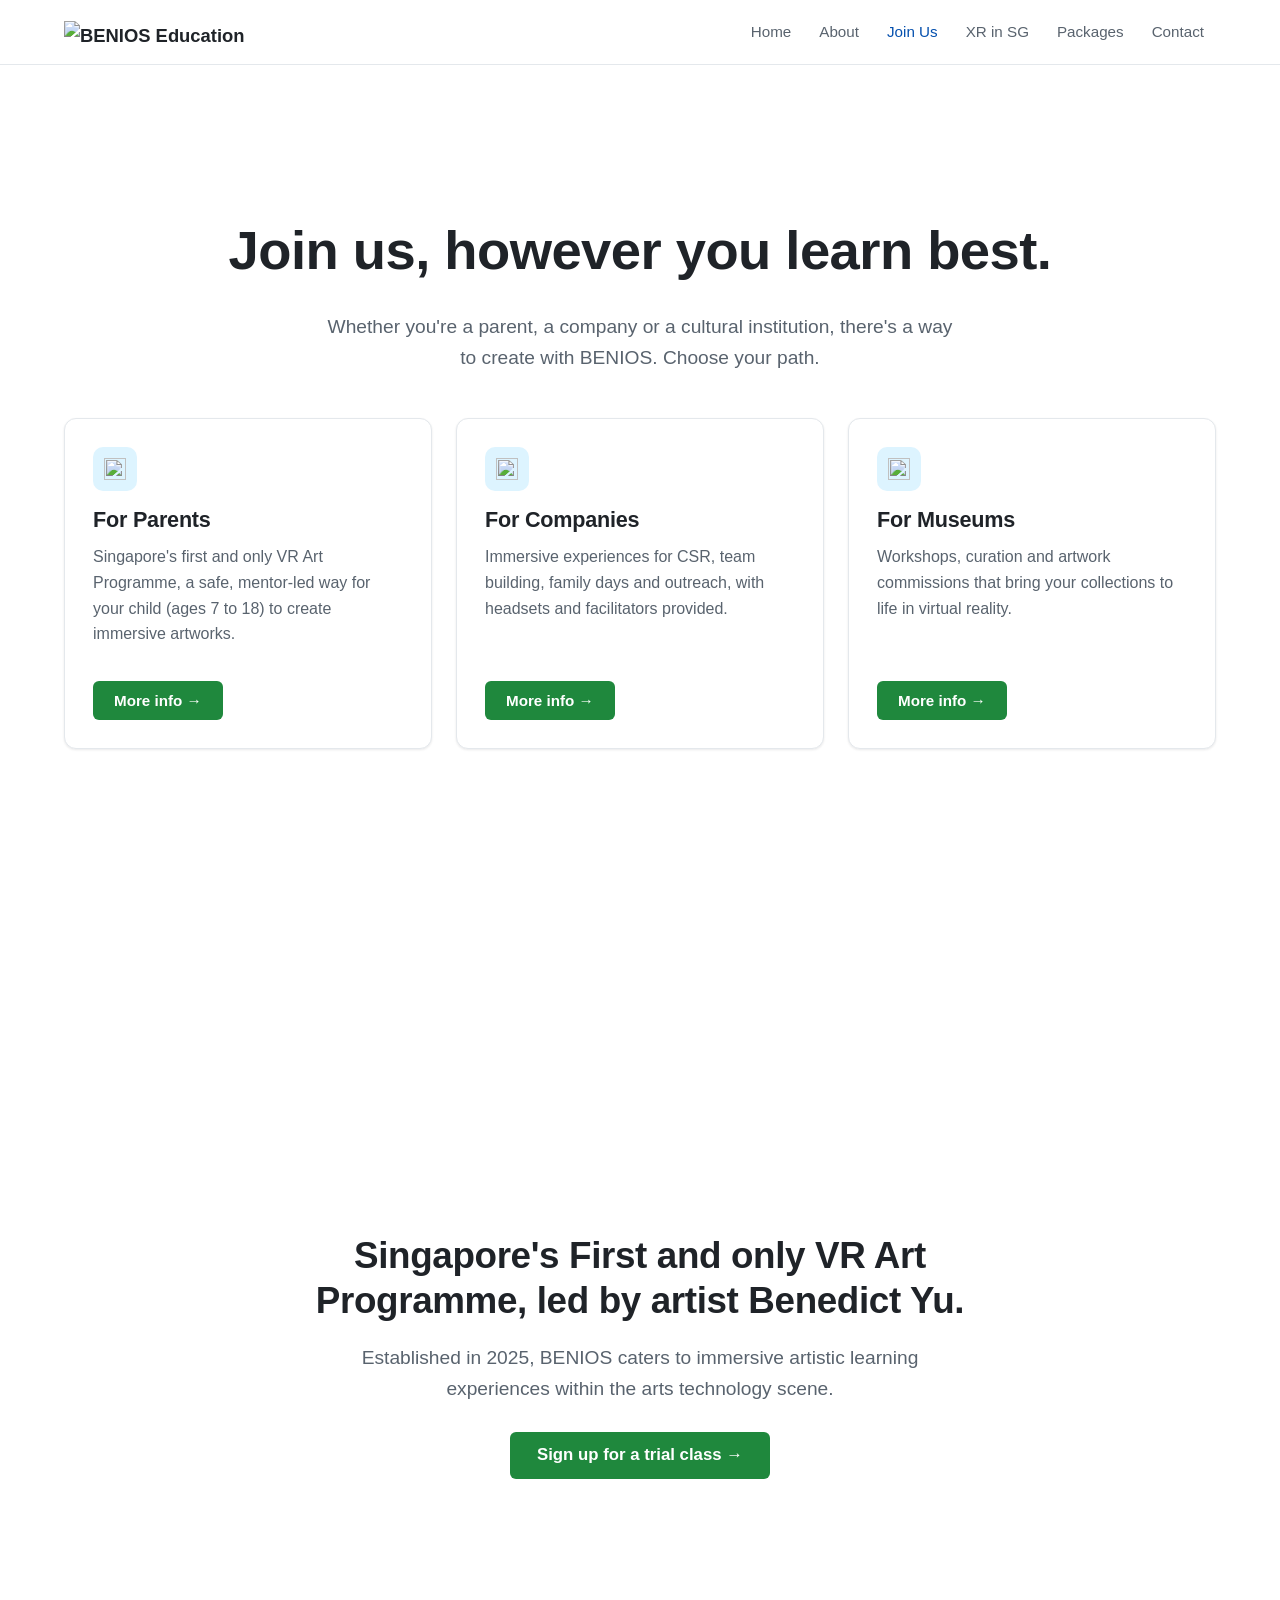
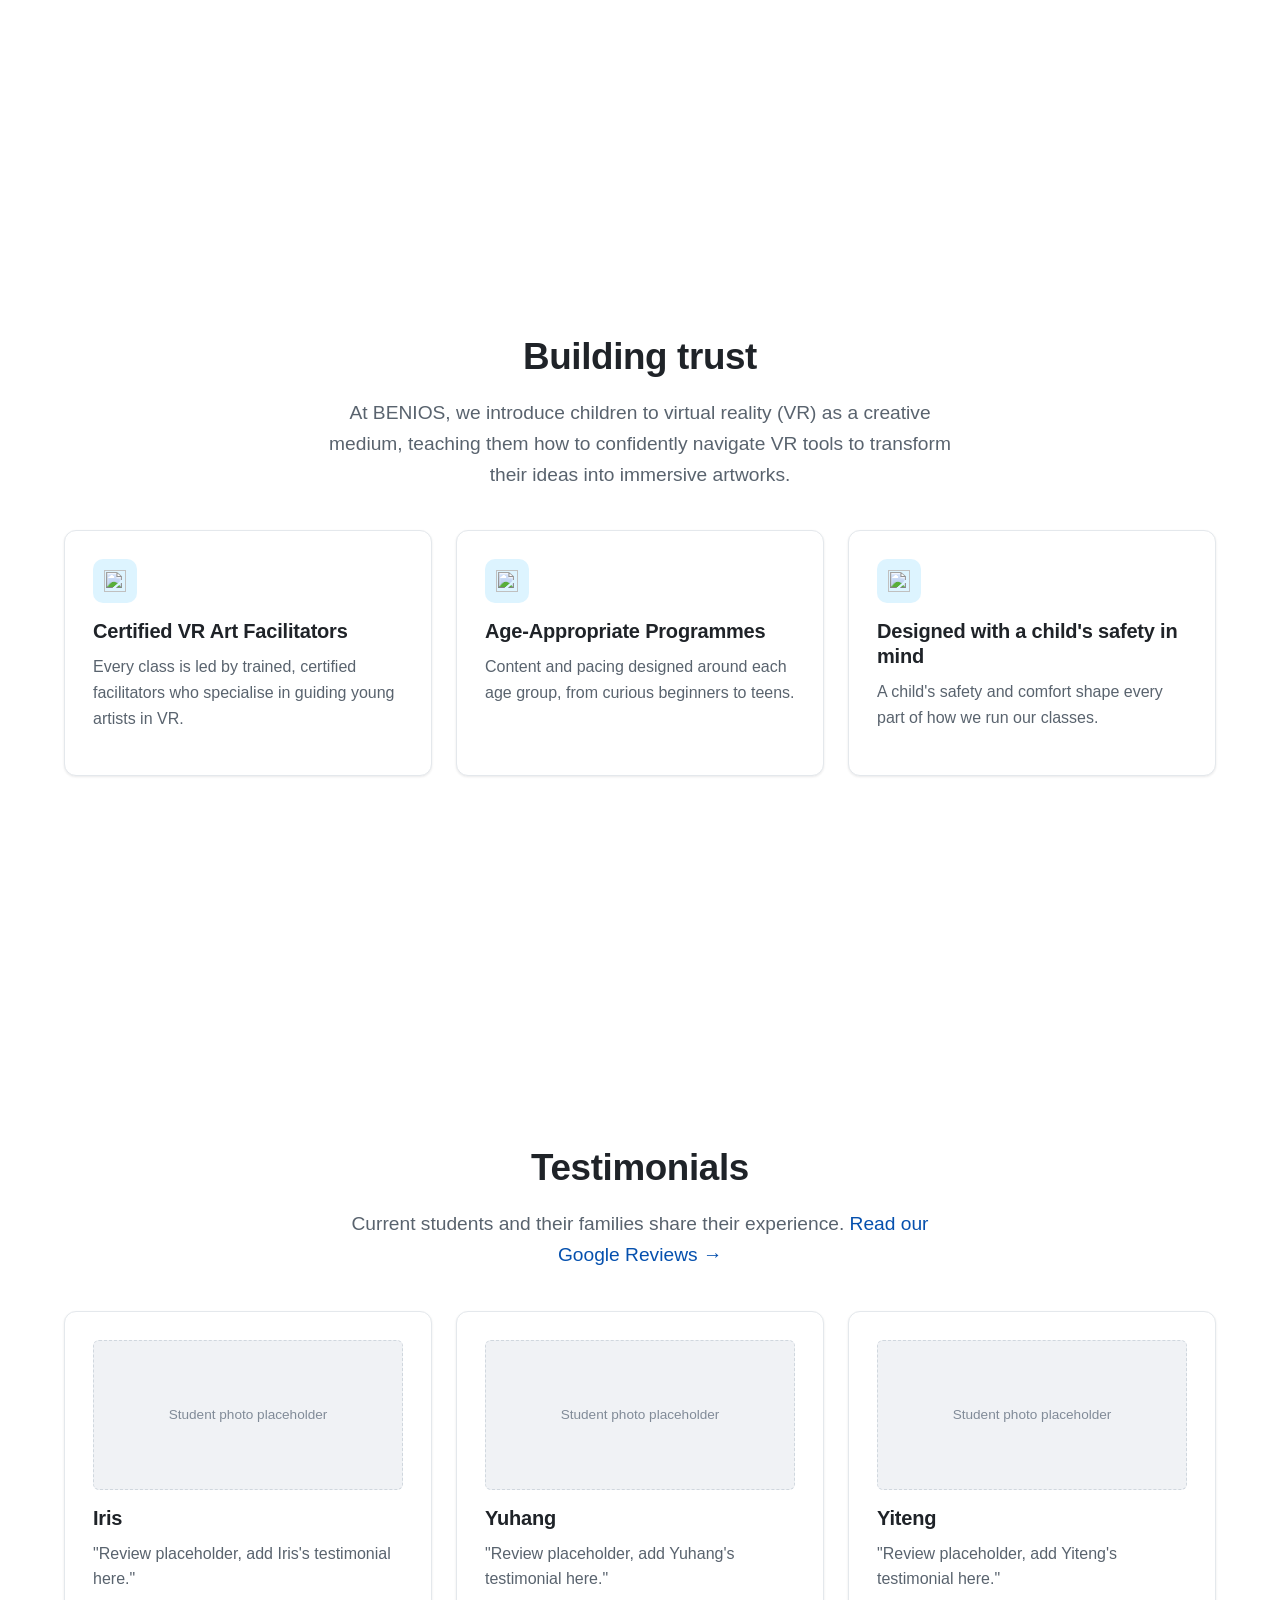
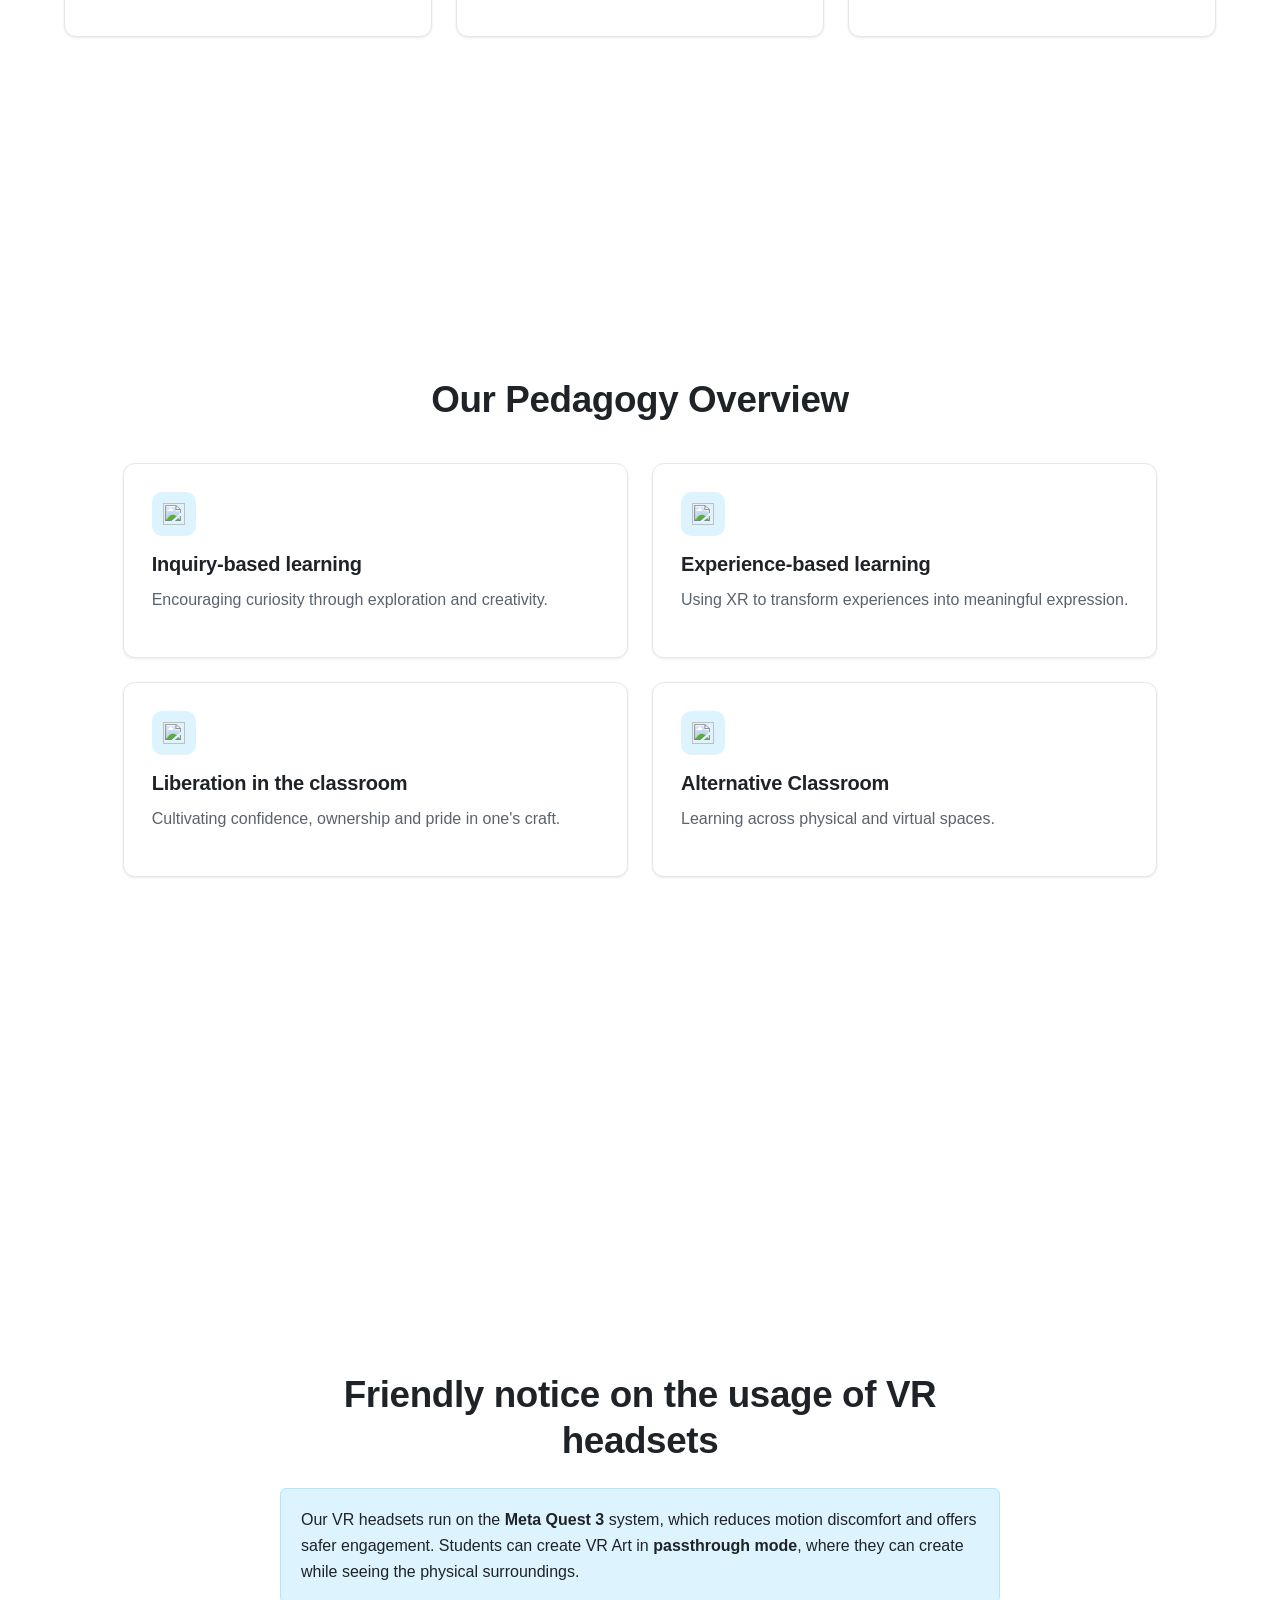
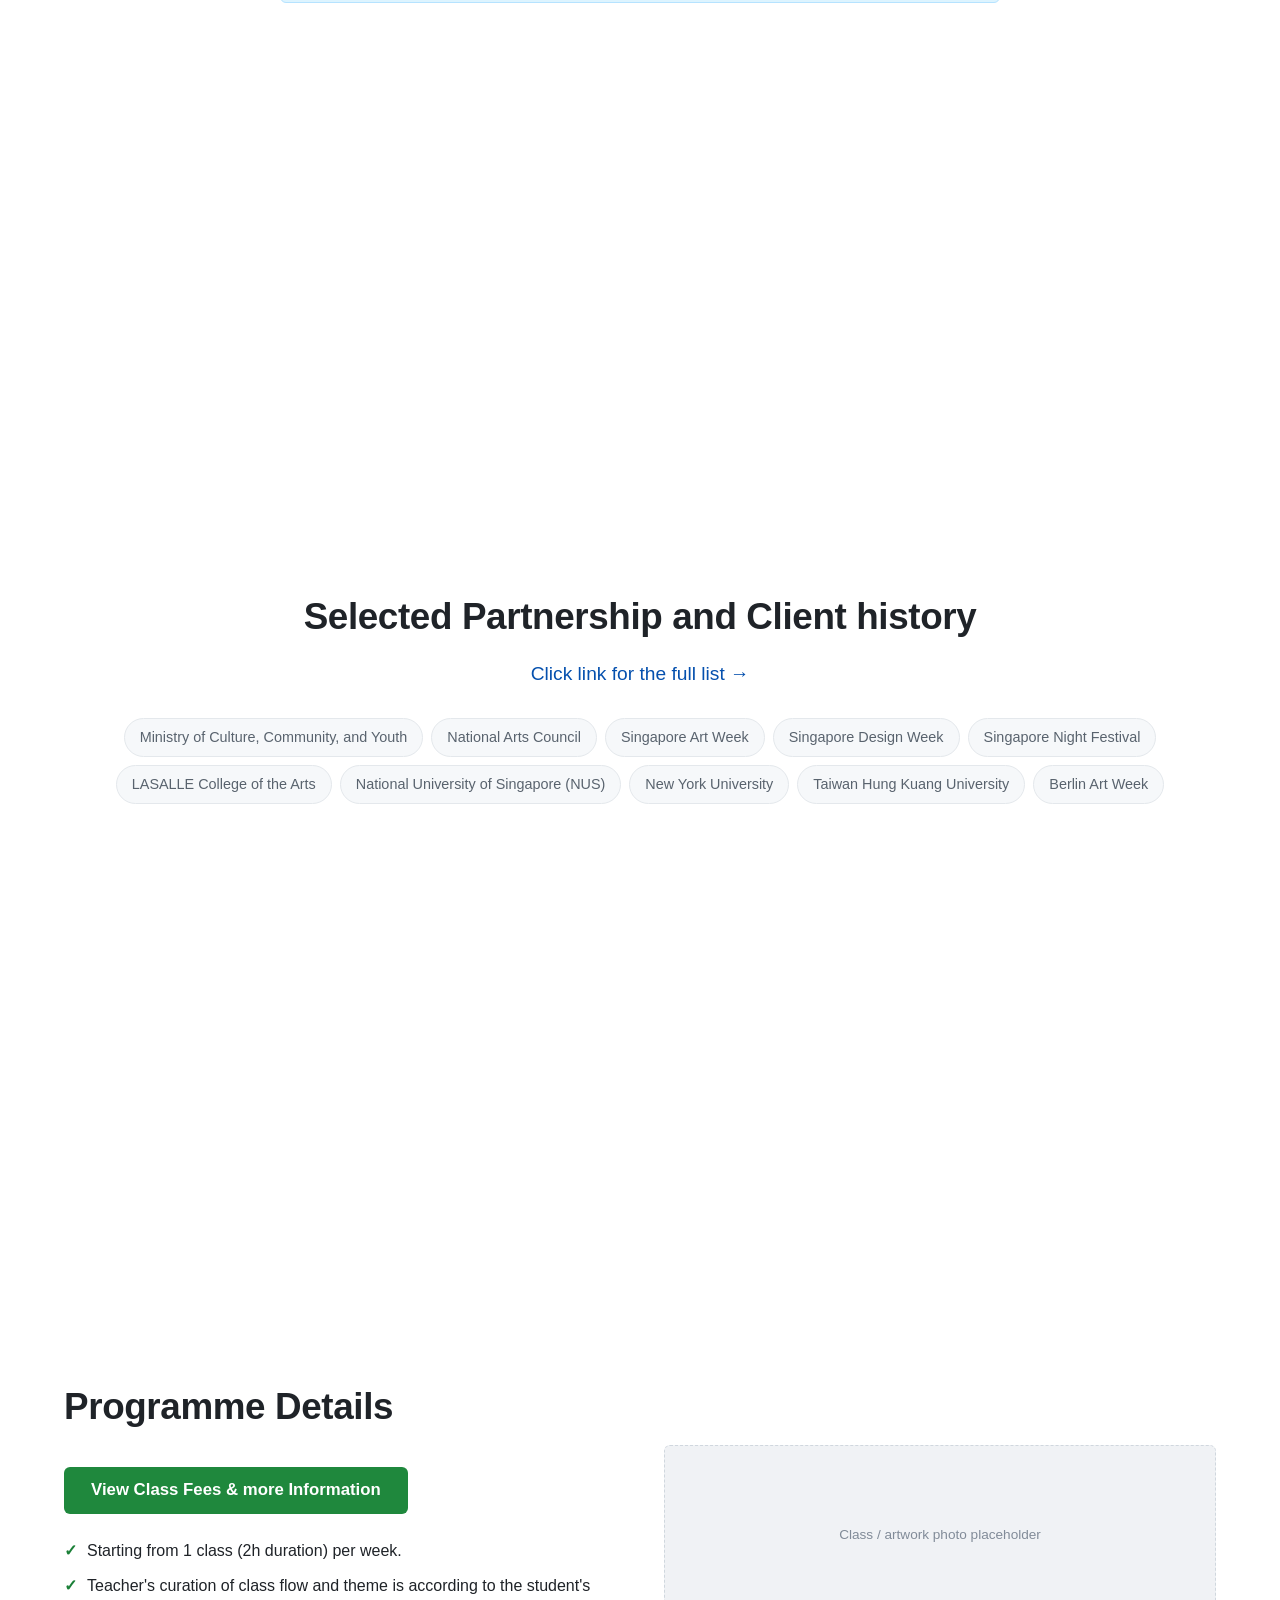
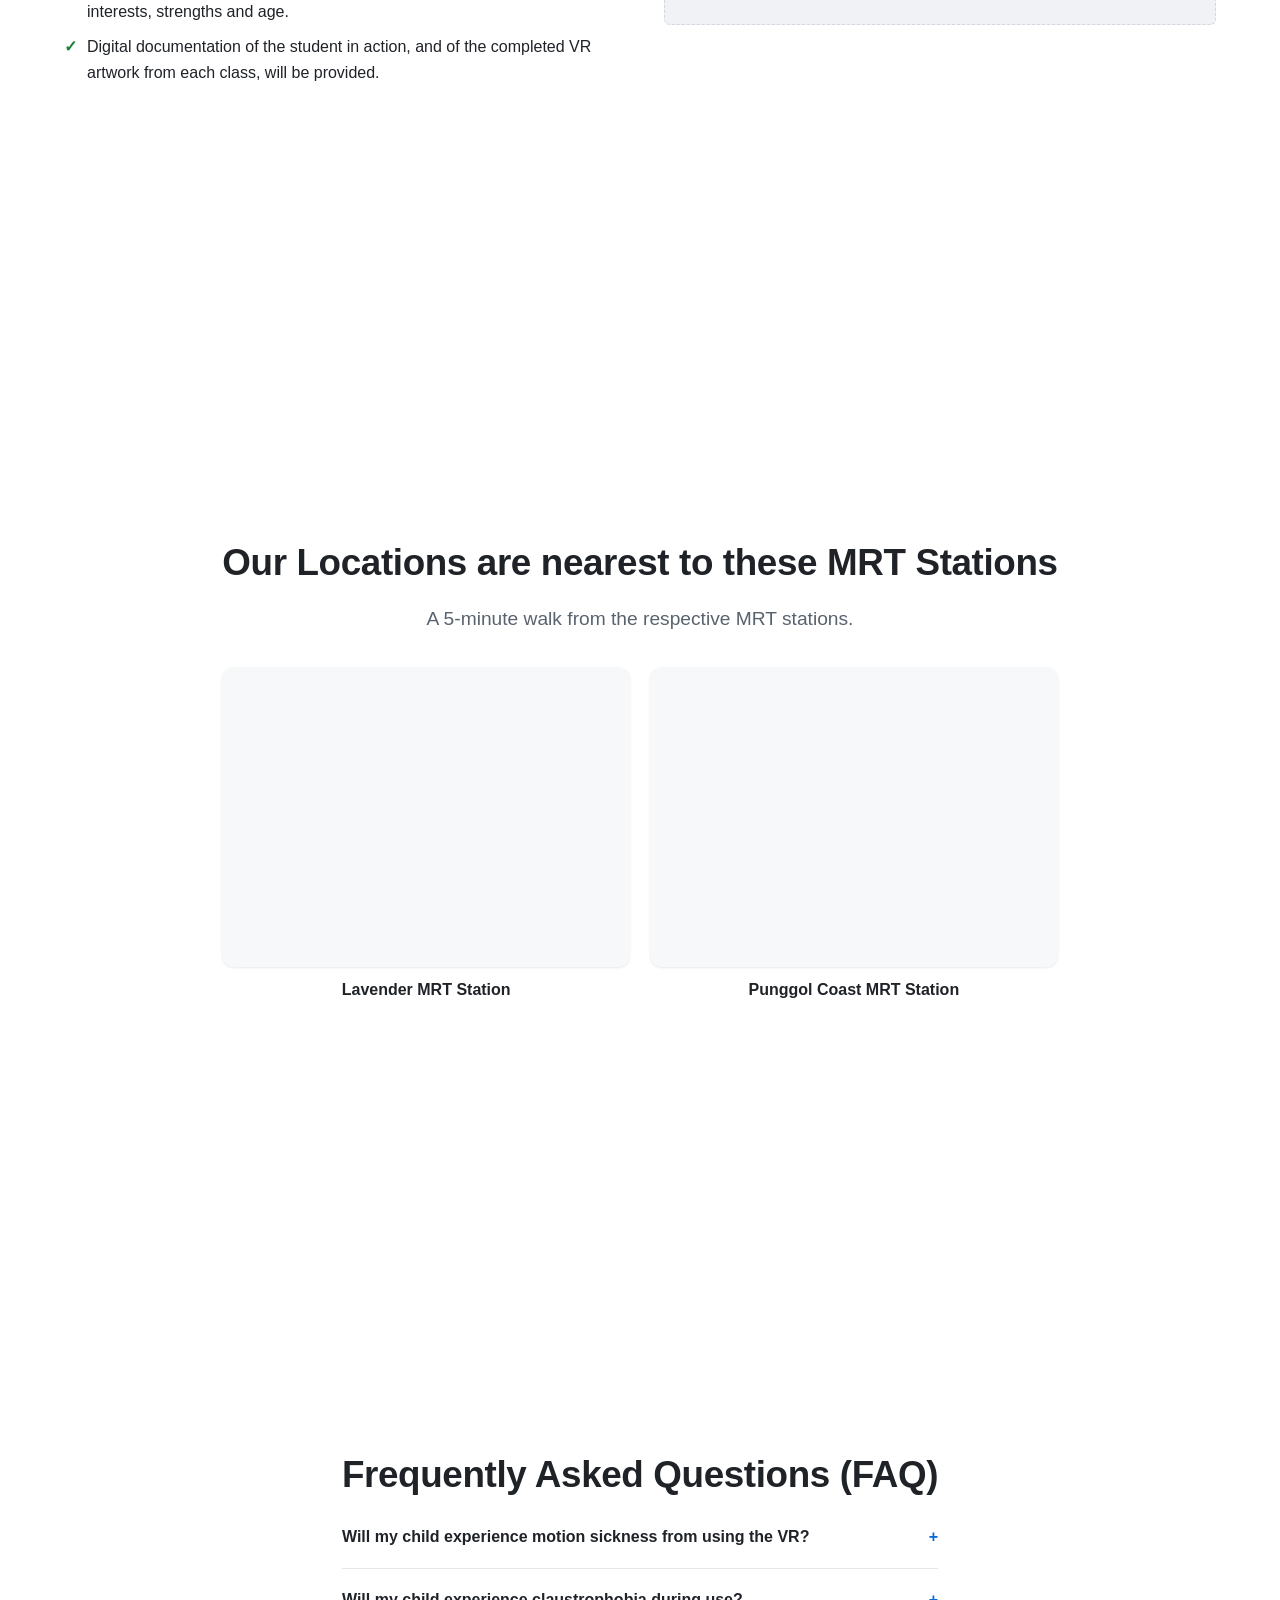
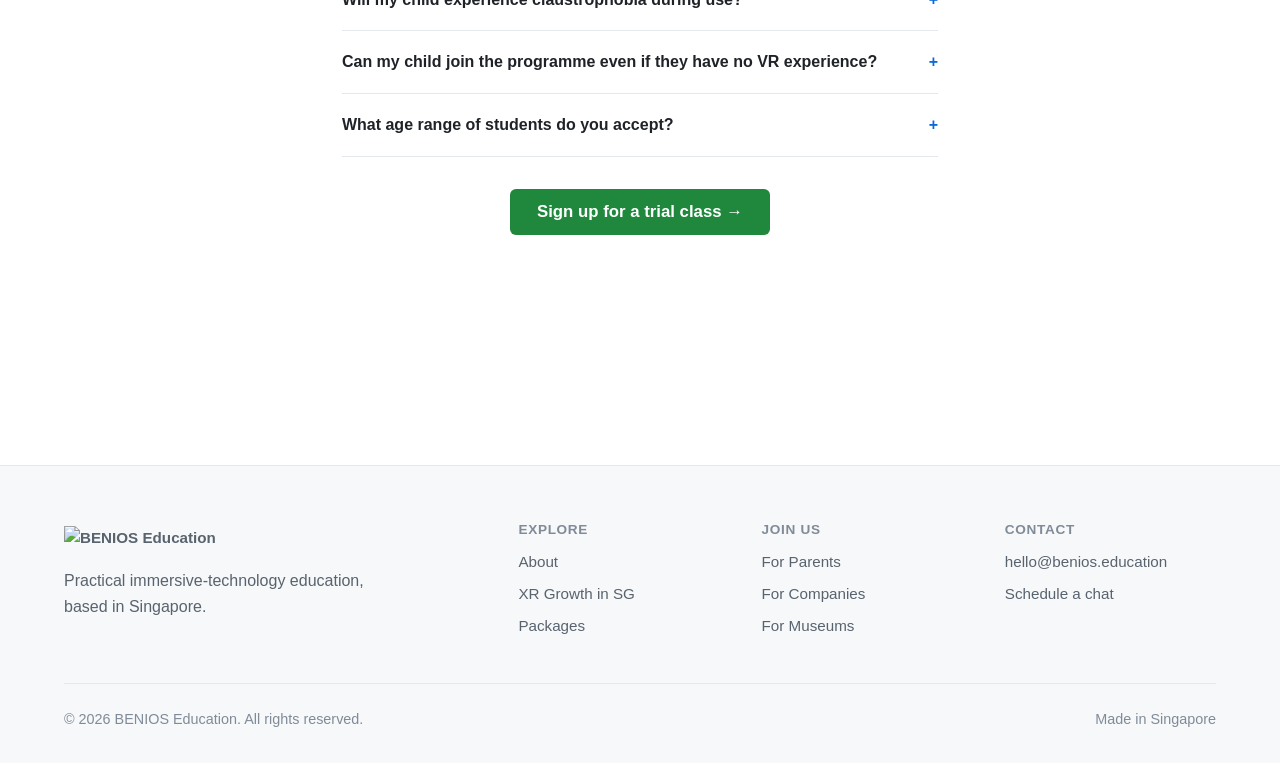
==== join.html @ fbfaf090 "Swap nav order (Join Us before XR in SG); build Join Us bento + For Parents content + MRT map bento " ====
<!DOCTYPE html>
<html lang="en">
<head>
  <meta charset="UTF-8" />
  <meta name="viewport" content="width=device-width, initial-scale=1.0" />
  <title>Join Us | BENIOS Education</title>
  <meta name="description" content="Join BENIOS: VR Art Programme for parents, immersive experiences for companies, and collaborations for museums." />
  <link rel="stylesheet" href="assets/styles.css" />
  <link rel="icon" href="data:image/svg+xml,<svg xmlns='http://www.w3.org/2000/svg' viewBox='0 0 100 100'><rect width='100' height='100' rx='20' fill='%231f2328'/><text x='50' y='68' font-size='58' fill='white' font-family='sans-serif' font-weight='bold' text-anchor='middle'>B</text></svg>" />
</head>
<body class="snap-page">
  <header class="site-header">
    <div class="container nav">
      <a class="brand" href="index.html"><img class="logo" src="assets/benios-logo.png" alt="BENIOS Education" /></a>
      <button class="nav-toggle" aria-label="Menu" onclick="document.getElementById('nav').classList.toggle('open')">☰</button>
      <nav class="nav-links" id="nav">
        <a href="index.html">Home</a>
        <a href="about.html">About</a>
        <a href="join.html" class="active">Join Us</a>
        <a href="xr-growth.html">XR in SG</a>
        <a href="packages.html">Packages</a>
        <a href="book.html">Contact</a>
      </nav>
    </div>
  </header>

  <!-- BENTO CHOICES -->
  <section class="section snap">
    <div class="container">
      <div class="center reveal" style="margin-bottom:44px">
        <h1>Join us, however you learn best.</h1>
        <p class="lead center">Whether you're a parent, a company or a cultural institution, there's a way to create with BENIOS. Choose your path.</p>
      </div>
      <div class="bento reveal">
        <div class="card">
          <div class="icon"><img src="assets/icons/people.svg" alt="" /></div>
          <h3>For Parents</h3>
          <p class="muted">Singapore's first and only VR Art Programme, a safe, mentor-led way for your child (ages 7 to 18) to create immersive artworks.</p>
          <a class="btn btn-primary" href="#for-parents">More info →</a>
        </div>
        <div class="card">
          <div class="icon"><img src="assets/icons/organization.svg" alt="" /></div>
          <h3>For Companies</h3>
          <p class="muted">Immersive experiences for CSR, team building, family days and outreach, with headsets and facilitators provided.</p>
          <a class="btn btn-primary" href="companies.html">More info →</a>
        </div>
        <div class="card">
          <div class="icon"><img src="assets/icons/home.svg" alt="" /></div>
          <h3>For Museums</h3>
          <p class="muted">Workshops, curation and artwork commissions that bring your collections to life in virtual reality.</p>
          <a class="btn btn-primary" href="museum.html">More info →</a>
        </div>
      </div>
    </div>
  </section>

  <!-- ==================== FOR PARENTS ==================== -->

  <!-- HEADER -->
  <section class="section snap" id="for-parents">
    <div class="container prose center">
      <h2>Singapore's First and only VR Art Programme, led by artist Benedict Yu.</h2>
      <p class="lead center" style="margin-left:auto;margin-right:auto">Established in 2025, BENIOS caters to immersive artistic learning experiences within the arts technology scene.</p>
      <div style="margin-top:28px">
        <a class="btn btn-primary btn-lg" href="book.html">Sign up for a trial class →</a>
      </div>
    </div>
  </section>

  <!-- BUILDING TRUST -->
  <section class="section snap">
    <div class="container">
      <div class="center reveal" style="margin-bottom:40px">
        <h2>Building trust</h2>
        <p class="lead center">At BENIOS, we introduce children to virtual reality (VR) as a creative medium, teaching them how to confidently navigate VR tools to transform their ideas into immersive artworks.</p>
      </div>
      <div class="grid grid-3 reveal">
        <div class="card">
          <div class="icon"><img src="assets/icons/people.svg" alt="" /></div>
          <h3>Certified VR Art Facilitators</h3>
          <p class="muted">Every class is led by trained, certified facilitators who specialise in guiding young artists in VR.</p>
        </div>
        <div class="card">
          <div class="icon"><img src="assets/icons/mortar-board.svg" alt="" /></div>
          <h3>Age-Appropriate Programmes</h3>
          <p class="muted">Content and pacing designed around each age group, from curious beginners to teens.</p>
        </div>
        <div class="card">
          <div class="icon"><img src="assets/icons/heart.svg" alt="" /></div>
          <h3>Designed with a child's safety in mind</h3>
          <p class="muted">A child's safety and comfort shape every part of how we run our classes.</p>
        </div>
      </div>
    </div>
  </section>

  <!-- TESTIMONIALS -->
  <section class="section snap">
    <div class="container">
      <div class="center reveal" style="margin-bottom:40px">
        <h2>Testimonials</h2>
        <p class="lead center">Current students and their families share their experience. <a href="#">Read our Google Reviews →</a></p>
      </div>
      <div class="grid grid-3 reveal">
        <div class="card">
          <div class="ph" style="min-height:150px">Student photo placeholder</div>
          <h3 style="margin-top:16px">Iris</h3>
          <p class="muted">"Review placeholder, add Iris's testimonial here."</p>
        </div>
        <div class="card">
          <div class="ph" style="min-height:150px">Student photo placeholder</div>
          <h3 style="margin-top:16px">Yuhang</h3>
          <p class="muted">"Review placeholder, add Yuhang's testimonial here."</p>
        </div>
        <div class="card">
          <div class="ph" style="min-height:150px">Student photo placeholder</div>
          <h3 style="margin-top:16px">Yiteng</h3>
          <p class="muted">"Review placeholder, add Yiteng's testimonial here."</p>
        </div>
      </div>
    </div>
  </section>

  <!-- PEDAGOGY -->
  <section class="section snap">
    <div class="container">
      <div class="center reveal" style="margin-bottom:40px">
        <h2>Our Pedagogy Overview</h2>
      </div>
      <div class="grid grid-2 reveal">
        <div class="card">
          <div class="icon"><img src="assets/icons/eye.svg" alt="" /></div>
          <h3>Inquiry-based learning</h3>
          <p class="muted">Encouraging curiosity through exploration and creativity.</p>
        </div>
        <div class="card">
          <div class="icon"><img src="assets/icons/rocket.svg" alt="" /></div>
          <h3>Experience-based learning</h3>
          <p class="muted">Using XR to transform experiences into meaningful expression.</p>
        </div>
        <div class="card">
          <div class="icon"><img src="assets/icons/heart.svg" alt="" /></div>
          <h3>Liberation in the classroom</h3>
          <p class="muted">Cultivating confidence, ownership and pride in one's craft.</p>
        </div>
        <div class="card">
          <div class="icon"><img src="assets/icons/home.svg" alt="" /></div>
          <h3>Alternative Classroom</h3>
          <p class="muted">Learning across physical and virtual spaces.</p>
        </div>
      </div>
    </div>
  </section>

  <!-- HEADSET NOTICE -->
  <section class="section snap">
    <div class="container">
      <div class="prose reveal center">
        <h2>Friendly notice on the usage of VR headsets</h2>
        <div class="callout" style="text-align:left">
          Our VR headsets run on the <strong>Meta Quest 3</strong> system, which reduces motion discomfort and offers safer engagement. Students can create VR Art in <strong>passthrough mode</strong>, where they can create while seeing the physical surroundings.
        </div>
      </div>
    </div>
  </section>

  <!-- PARTNERS -->
  <section class="section snap">
    <div class="container">
      <div class="center reveal" style="margin-bottom:28px">
        <h2>Selected Partnership and Client history</h2>
        <p class="lead center"><a href="#">Click link for the full list →</a></p>
      </div>
      <div class="chips center reveal">
        <span class="chip">Ministry of Culture, Community, and Youth</span>
        <span class="chip">National Arts Council</span>
        <span class="chip">Singapore Art Week</span>
        <span class="chip">Singapore Design Week</span>
        <span class="chip">Singapore Night Festival</span>
        <span class="chip">LASALLE College of the Arts</span>
        <span class="chip">National University of Singapore (NUS)</span>
        <span class="chip">New York University</span>
        <span class="chip">Taiwan Hung Kuang University</span>
        <span class="chip">Berlin Art Week</span>
      </div>
    </div>
  </section>

  <!-- PROGRAMME DETAILS -->
  <section class="section snap">
    <div class="container">
      <div class="grid grid-2 reveal" style="gap:48px; align-items:center">
        <div>
          <h2>Programme Details</h2>
          <a class="btn btn-primary btn-lg" href="packages.html" style="margin:18px 0 8px">View Class Fees &amp; more Information</a>
          <ul class="ticks" style="margin-top:16px">
            <li>Starting from 1 class (2h duration) per week.</li>
            <li>Teacher's curation of class flow and theme is according to the student's interests, strengths and age.</li>
            <li>Digital documentation of the student in action, and of the completed VR artwork from each class, will be provided.</li>
          </ul>
        </div>
        <div class="ph">Class / artwork photo placeholder</div>
      </div>
    </div>
  </section>

  <!-- LOCATIONS -->
  <section class="section snap">
    <div class="container">
      <div class="center reveal" style="margin-bottom:32px">
        <h2>Our Locations are nearest to these MRT Stations</h2>
        <p class="lead center">A 5-minute walk from the respective MRT stations.</p>
      </div>
      <div class="maps reveal">
        <figure>
          <iframe title="Lavender MRT Station map" loading="lazy" src="https://maps.google.com/maps?q=Lavender%20MRT%20Station%20Singapore&z=16&output=embed"></iframe>
          <figcaption>Lavender MRT Station</figcaption>
        </figure>
        <figure>
          <iframe title="Punggol Coast MRT Station map" loading="lazy" src="https://maps.google.com/maps?q=Punggol%20Coast%20MRT%20Station%20Singapore&z=16&output=embed"></iframe>
          <figcaption>Punggol Coast MRT Station</figcaption>
        </figure>
      </div>
    </div>
  </section>

  <!-- FAQ -->
  <section class="section snap">
    <div class="container">
      <div class="prose reveal">
        <h2 class="center" style="margin-bottom:8px">Frequently Asked Questions (FAQ)</h2>
        <details class="faq">
          <summary>Will my child experience motion sickness from using the VR?</summary>
          <p>Our VR headsets are equipped with the Meta Quest 3 system, which significantly reduces discomfort during use. Headsets are also designed to be lightweight, with improved ergonomics and accessibility.</p>
        </details>
        <details class="faq">
          <summary>Will my child experience claustrophobia during use?</summary>
          <p>We allow students to create VR Art in passthrough mode, which allows them to see their physical surroundings while they create.</p>
        </details>
        <details class="faq">
          <summary>Can my child join the programme even if they have no VR experience?</summary>
          <p>Yes, all are welcome.</p>
        </details>
        <details class="faq">
          <summary>What age range of students do you accept?</summary>
          <p>7 to 18 years old.</p>
        </details>
        <div class="center" style="margin-top:32px">
          <a class="btn btn-primary btn-lg" href="book.html">Sign up for a trial class →</a>
        </div>
      </div>
    </div>
  </section>

  <footer class="site-footer">
    <div class="container">
      <div class="footer-grid">
        <div><a class="brand" href="index.html"><img class="logo" src="assets/benios-logo.png" alt="BENIOS Education" /></a><p class="muted" style="margin-top:12px; max-width:36ch">Practical immersive-technology education, based in Singapore.</p></div>
        <div><h4>Explore</h4><a href="about.html">About</a><a href="xr-growth.html">XR Growth in SG</a><a href="packages.html">Packages</a></div>
        <div><h4>Join us</h4><a href="join.html#for-parents">For Parents</a><a href="companies.html">For Companies</a><a href="museum.html">For Museums</a></div>
        <div><h4>Contact</h4><a href="mailto:hello@benios.education">hello@benios.education</a><a href="book.html">Schedule a chat</a></div>
      </div>
      <div class="footer-bottom"><span>© 2026 BENIOS Education. All rights reserved.</span><span>Made in Singapore</span></div>
    </div>
  </footer>

  <script src="assets/site.js" defer></script>
</body>
</html>
---- assets/styles.css ----
/* ============================================================
   BENIOS Education — Design System
   Built on GitHub Primer principles: system fonts, generous
   whitespace, restrained palette, functional color tokens.
   ============================================================ */

:root {
  /* Primer-style neutral scale */
  --canvas: #ffffff;
  --canvas-subtle: #f6f8fa;
  --canvas-inset: #f0f2f5;
  --border: #d0d7de;
  --border-muted: #e4e8ec;

  --fg-default: #1f2328;
  --fg-muted: #59636e;
  --fg-subtle: #818b98;
  --fg-on-emphasis: #ffffff;

  /* Primer accent (blue) — links, highlights, focus */
  --accent: #0969da;
  --accent-emphasis: #0550ae;
  --accent-subtle: #ddf4ff;
  --accent-muted: #b6e3ff;

  /* Primer primary action (green) */
  --primary: #1f883d;
  --primary-emphasis: #1a7f37;

  --success: #1a7f37;
  --attention: #9a6700;

  --shadow-sm: 0 1px 3px rgba(31, 35, 40, 0.06), 0 1px 2px rgba(31, 35, 40, 0.04);
  --shadow-md: 0 8px 24px rgba(31, 35, 40, 0.10);
  --shadow-lg: 0 16px 48px rgba(31, 35, 40, 0.16);

  --radius: 6px;
  --radius-lg: 12px;
  --maxw: 1200px;

  --font: -apple-system, BlinkMacSystemFont, "Segoe UI", "Noto Sans",
    Helvetica, Arial, sans-serif;
  --mono: ui-monospace, SFMono-Regular, "SF Mono", Menlo, Consolas, monospace;
}

* { box-sizing: border-box; }

html { scroll-behavior: smooth; }

body {
  margin: 0;
  font-family: var(--font);
  color: var(--fg-default);
  background: var(--canvas);
  line-height: 1.6;
  -webkit-font-smoothing: antialiased;
  text-rendering: optimizeLegibility;
}

a { color: var(--accent-emphasis); text-decoration: none; }
a:hover { text-decoration: underline; }

h1, h2, h3, h4 { line-height: 1.25; letter-spacing: -0.01em; margin: 0 0 .5em; }
h1 { font-size: clamp(2.2rem, 5vw, 3.4rem); font-weight: 800; }
h2 { font-size: clamp(1.6rem, 3.5vw, 2.3rem); font-weight: 700; }
h3 { font-size: 1.25rem; font-weight: 650; }
p { margin: 0 0 1rem; }

.container { max-width: var(--maxw); margin: 0 auto; padding: 0 24px; }
.section { padding: 88px 0; }
.section-sm { padding: 56px 0; }
.center { text-align: center; }
.muted { color: var(--fg-muted); }
.lead { font-size: 1.2rem; color: var(--fg-muted); max-width: 640px; }
.lead.center { margin-left: auto; margin-right: auto; }

/* ---------- Buttons ---------- */
.btn {
  display: inline-flex; align-items: center; gap: 8px;
  padding: 11px 20px; border-radius: var(--radius);
  font-weight: 600; font-size: .95rem; cursor: pointer;
  border: 1px solid transparent; transition: all .15s ease;
  text-decoration: none; line-height: 1;
}
.btn:hover { text-decoration: none; }
.btn-primary { background: var(--primary); color: #fff; }
.btn-primary:hover { background: var(--primary-emphasis); box-shadow: var(--shadow-md); }
.btn-secondary { background: var(--canvas); color: var(--fg-default); border-color: var(--border); }
.btn-secondary:hover { background: var(--canvas-subtle); border-color: var(--fg-subtle); }
.btn-lg { padding: 14px 26px; font-size: 1.05rem; }
.btn-block { width: 100%; justify-content: center; }

/* ---------- Header ---------- */
.site-header {
  position: sticky; top: 0; z-index: 50;
  background: rgba(255,255,255,.85); backdrop-filter: saturate(180%) blur(12px);
  border-bottom: 1px solid var(--border-muted);
}
.nav { display: flex; align-items: center; justify-content: space-between; height: 64px; }
.brand { display: flex; align-items: center; gap: 10px; font-weight: 800; font-size: 1.15rem; color: var(--fg-default); }
.brand:hover { text-decoration: none; }
.brand .logo { height: 22px; width: auto; display: block; }
.site-footer .brand .logo { height: 26px; }
.nav-links { display: flex; align-items: center; gap: 4px; }
.nav-links a { color: var(--fg-muted); font-weight: 500; font-size: .95rem; padding: 8px 12px; border-radius: var(--radius); }
.nav-links a:hover { color: var(--fg-default); background: var(--canvas-subtle); text-decoration: none; }
.nav-links a.active { color: var(--accent-emphasis); }
.nav-cta { margin-left: 8px; }
.nav-toggle { display: none; background: none; border: 1px solid var(--border); border-radius: var(--radius); padding: 6px 10px; cursor: pointer; }

/* ---------- Hero ---------- */
.hero { padding: 96px 0 72px; position: relative; overflow: hidden; }
.hero::before {
  content: ""; position: absolute; inset: 0; z-index: -1;
  background:
    radial-gradient(60% 50% at 15% 0%, var(--accent-subtle), transparent 70%),
    radial-gradient(50% 50% at 100% 20%, var(--canvas-subtle), transparent 70%);
}
.eyebrow {
  display: inline-flex; align-items: center; gap: 8px;
  background: var(--accent-subtle); color: var(--accent-emphasis);
  border: 1px solid var(--accent-muted);
  padding: 6px 14px; border-radius: 999px; font-size: .82rem; font-weight: 600;
  margin-bottom: 20px;
}
.hero h1 { max-width: 14ch; }
.hero-cta { display: flex; gap: 12px; flex-wrap: wrap; margin-top: 28px; }
.hero-note { margin-top: 16px; font-size: .9rem; color: var(--fg-subtle); }

/* ---------- Grid & cards ---------- */
.grid { display: grid; gap: 24px; }
.grid-3 { grid-template-columns: repeat(3, 1fr); }
.grid-2 { grid-template-columns: repeat(2, 1fr); }

.card {
  background: var(--canvas); border: 1px solid var(--border-muted);
  border-radius: var(--radius-lg); padding: 28px;
  box-shadow: var(--shadow-sm); transition: transform .15s ease, box-shadow .15s ease, border-color .15s ease;
}
.card:hover { transform: translateY(-3px); box-shadow: var(--shadow-md); border-color: var(--accent-muted); }
.card .icon {
  width: 44px; height: 44px; border-radius: 10px; background: var(--accent-subtle);
  display: grid; place-items: center; margin-bottom: 16px;
}
.card .icon img { width: 22px; height: 22px; display: block; }
/* inline heading icon */
.h-icon { width: 20px; height: 20px; vertical-align: -4px; margin-right: 8px; }
.feature-illus img { width: 40px; height: 40px; }

/* ---------- Stats ---------- */
.stats { display: grid; grid-template-columns: repeat(4, 1fr); gap: 24px; text-align: center; }
.stat .num { font-size: clamp(3rem, 5vw, 4rem); font-weight: 800; color: var(--accent-emphasis); letter-spacing: -0.02em; line-height: 1.05; }
.stat .label { color: var(--fg-muted); font-size: .95rem; }

/* ---------- Pricing ---------- */
.pricing { display: grid; grid-template-columns: repeat(3, 1fr); gap: 24px; align-items: start; }
.plan {
  background: var(--canvas); border: 1px solid var(--border);
  border-radius: var(--radius-lg); padding: 32px; display: flex; flex-direction: column;
  box-shadow: var(--shadow-sm);
}
.plan.featured { border: 2px solid var(--accent); box-shadow: var(--shadow-md); position: relative; }
.plan.featured .badge {
  position: absolute; top: -13px; left: 50%; transform: translateX(-50%);
  background: var(--accent); color: #fff; font-size: .75rem; font-weight: 700;
  padding: 5px 14px; border-radius: 999px; letter-spacing: .02em;
}
.plan .name { font-size: 1.15rem; font-weight: 700; }
.plan .price { font-size: 2.6rem; font-weight: 800; letter-spacing: -0.02em; margin: 8px 0 2px; }
.plan .price span { font-size: 1rem; font-weight: 500; color: var(--fg-muted); }
.plan .desc { color: var(--fg-muted); font-size: .95rem; min-height: 44px; }
.plan ul { list-style: none; padding: 0; margin: 22px 0; flex: 1; }
.plan li { display: flex; gap: 10px; align-items: flex-start; padding: 7px 0; font-size: .95rem; }
.plan li::before { content: "✓"; color: var(--success); font-weight: 800; flex: none; }

/* ---------- Steps ---------- */
.steps { counter-reset: step; display: grid; gap: 20px; }
.step { display: flex; gap: 18px; }
.step .n {
  counter-increment: step; flex: none; width: 38px; height: 38px; border-radius: 50%;
  background: var(--accent); color: #fff; font-weight: 700; display: grid; place-items: center;
}
.step .n::before { content: counter(step); }

/* ---------- CTA band ---------- */
.cta-band {
  background: #24292f;
  color: #fff; border-radius: var(--radius-lg); padding: 56px 48px; text-align: center;
}
.cta-band h2 { color: #fff; }
.cta-band .lead, .cta-band .muted { color: #d0d7de; }
.cta-band .btn-secondary { background: transparent; color: #fff; border-color: #57606a; }
.cta-band .btn-secondary:hover { background: #32383f; border-color: #8b949e; }

/* ---------- Footer ---------- */
.site-footer { border-top: 1px solid var(--border-muted); background: var(--canvas-subtle); padding: 56px 0 32px; margin-top: 40px; }
.footer-grid { display: grid; grid-template-columns: 2fr 1fr 1fr 1fr; gap: 32px; }
.footer-grid h4 { font-size: .85rem; text-transform: uppercase; letter-spacing: .05em; color: var(--fg-subtle); }
.footer-grid a { display: block; color: var(--fg-muted); padding: 4px 0; font-size: .95rem; }
.footer-bottom { border-top: 1px solid var(--border-muted); margin-top: 40px; padding-top: 24px; color: var(--fg-subtle); font-size: .9rem; display: flex; justify-content: space-between; flex-wrap: wrap; gap: 8px; }

/* ---------- Misc ---------- */
.pill { display: inline-block; background: var(--accent-subtle); color: var(--accent-emphasis); font-size: .8rem; font-weight: 600; padding: 4px 12px; border-radius: 999px; margin-bottom: 16px; }
.divider { height: 1px; background: var(--border-muted); border: 0; margin: 0; }
.prose { max-width: 720px; margin: 0 auto; }
.prose h2 { margin-top: 2em; }
.prose ul { padding-left: 1.2em; }
.prose li { margin: .4em 0; }
.callout { background: var(--accent-subtle); border: 1px solid var(--accent-muted); border-radius: var(--radius); padding: 18px 20px; margin: 24px 0; }
.pull { border-left: 3px solid var(--accent); margin: 24px 0; padding: 4px 0 4px 22px; font-size: 1.15rem; font-weight: 650; line-height: 1.5; color: var(--fg-default); }
.pull cite { display: block; margin-top: 10px; font-style: normal; font-weight: 500; color: var(--fg-muted); }
.embed-wrap { border: 1px solid var(--border); border-radius: var(--radius-lg); overflow: hidden; box-shadow: var(--shadow-sm); background: #fff; }

/* ---------- Bento (audience / Join Us) ---------- */
.bento { display: grid; grid-template-columns: repeat(3, 1fr); gap: 24px; align-items: stretch; }
.bento .card { display: flex; flex-direction: column; }
.bento .card h3 { font-size: 1.35rem; }
.bento .card .muted { flex: 1; }
.bento .card .btn { margin-top: 18px; align-self: flex-start; }

/* ---------- Image placeholders ---------- */
.ph { background: var(--canvas-inset); border: 1px dashed var(--border); border-radius: var(--radius); display: grid; place-items: center; color: var(--fg-subtle); font-size: .85rem; text-align: center; padding: 16px; min-height: 180px; }
.ph-gallery { display: grid; grid-template-columns: 1fr 1fr; gap: 16px; }

/* ---------- Chips (partner / client lists) ---------- */
.chips { display: flex; flex-wrap: wrap; gap: 8px; }
.chips.center { justify-content: center; }
.chip { background: var(--canvas-subtle); border: 1px solid var(--border-muted); border-radius: 999px; padding: 7px 15px; font-size: .9rem; color: var(--fg-muted); }

/* ---------- Map bento (locations) ---------- */
.maps { display: grid; grid-template-columns: 1fr 1fr; gap: 20px; }
.maps figure { margin: 0; }
.maps iframe { width: 100%; height: 300px; border: 0; border-radius: var(--radius-lg); box-shadow: var(--shadow-sm); display: block; background: var(--canvas-subtle); }
.maps figcaption { margin-top: 10px; font-weight: 600; text-align: center; }
@media (max-width: 700px) { .maps { grid-template-columns: 1fr; } }

/* Anchor jumps (bento CTAs) clear the sticky header */
section[id] { scroll-margin-top: 72px; }

/* ---------- FAQ ---------- */
.faq { border-bottom: 1px solid var(--border-muted); padding: 18px 0; }
.faq summary { font-weight: 600; cursor: pointer; list-style: none; display: flex; justify-content: space-between; gap: 16px; }
.faq summary::after { content: "+"; color: var(--accent); font-weight: 700; }
.faq[open] summary::after { content: "–"; }
.faq p { margin: 12px 0 0; color: var(--fg-muted); }

/* ---------- Simple check list ---------- */
.ticks { list-style: none; padding: 0; margin: 0; display: grid; gap: 10px; }
.ticks li { display: flex; gap: 10px; align-items: flex-start; }
.ticks li::before { content: "✓"; color: var(--success); font-weight: 800; flex: none; }

@media (max-width: 900px) {
  .bento { grid-template-columns: 1fr; }
}

/* ============================================================
   Scroll reveal (stats + sections on the landing page)
   Only active once JS adds .reveal-on to <body>, so content is
   never hidden if JavaScript is disabled.
   ============================================================ */
body.reveal-on .reveal,
body.reveal-on .stat-reveal .stat {
  opacity: 0; transform: translateY(24px);
  transition: opacity .7s cubic-bezier(.2,.7,.2,1), transform .7s cubic-bezier(.2,.7,.2,1);
}
body.reveal-on .reveal.in-view,
body.reveal-on .stat-reveal.in-view .stat { opacity: 1; transform: none; }
/* stagger the four stat tiles */
body.reveal-on .stat-reveal.in-view .stat:nth-child(1) { transition-delay: .00s; }
body.reveal-on .stat-reveal.in-view .stat:nth-child(2) { transition-delay: .10s; }
body.reveal-on .stat-reveal.in-view .stat:nth-child(3) { transition-delay: .20s; }
body.reveal-on .stat-reveal.in-view .stat:nth-child(4) { transition-delay: .30s; }

@media (prefers-reduced-motion: reduce) {
  body.reveal-on .reveal,
  body.reveal-on .stat-reveal .stat { opacity: 1 !important; transform: none !important; transition: none !important; }
}

/* ============================================================
   Section framing — landing page only.
   Each major section is sized to fill the viewport (minus the
   64px sticky header) so it reads as a full-screen "frame".
   The actual snapping is driven by JavaScript (see the snap
   engine script in index.html) rather than CSS scroll-snap,
   which proved unreliable across trackpads/devices. Frames and
   the JS engine are both disabled for reduced-motion visitors,
   who get normal document flow.
   `justify-content: safe center` centres short sections but
   falls back to top-alignment when a section is taller than the
   viewport, so content is never clipped behind the header.
   ============================================================ */
html { scroll-behavior: auto; } /* JS controls scrolling on snap pages */
body.snap-page .snap {
  min-height: calc(100vh - 64px);
  min-height: calc(100dvh - 64px);
  display: flex; flex-direction: column;
  justify-content: center;
  justify-content: safe center;
  /* trim the tall section padding so content fits the frame and snaps
     cleanly; flex-centering handles the vertical breathing room */
  padding-top: 40px;
  padding-bottom: 40px;
}

/* ---------- Responsive ---------- */
* { min-width: 0; }
/* Use overflow-x: clip (NOT hidden) — `hidden` on the root turns it
   into a scroll container and silently disables scroll-snap. `clip`
   prevents sideways scrolling without breaking snapping. */
html, body { max-width: 100%; overflow-x: clip; }
img, svg { max-width: 100%; }

/* Collapse the nav to a hamburger earlier (more tabs need more room) */
@media (max-width: 1024px) {
  .nav-links { display: none; position: absolute; top: 64px; left: 0; right: 0; flex-direction: column; background: #fff; border-bottom: 1px solid var(--border); padding: 12px 24px; align-items: stretch; gap: 2px; }
  .nav-links.open { display: flex; }
  .nav-links a { padding: 12px; }
  .nav-cta { margin: 8px 0 0; text-align: center; }
  .nav-toggle { display: block; }
}

@media (max-width: 900px) {
  .grid-3, .pricing, .footer-grid { grid-template-columns: 1fr; }
  .grid-2 { grid-template-columns: 1fr; }
  .stats { grid-template-columns: repeat(2, 1fr); }
  .cta-band { padding: 40px 24px; }
  .section { padding: 60px 0; }
  .hero { padding: 64px 0 48px; }
}

@media (max-width: 560px) {
  .container { padding: 0 18px; }
  .stats { grid-template-columns: repeat(2, 1fr); gap: 28px 16px; }
  .stat .num { font-size: clamp(2.4rem, 11vw, 3rem); }
  .hero { padding: 48px 0 36px; }
  .hero .lead, .lead { font-size: 1.05rem; }
  .btn-lg { padding: 12px 20px; font-size: 1rem; }
  .hero-cta { gap: 10px; }
  .hero-cta .btn { width: 100%; justify-content: center; }
  .card, .plan { padding: 24px; }
  .cta-band { padding: 32px 20px; }
  .cta-band .btn { display: block; margin: 8px 0 0 !important; }
  .footer-bottom { flex-direction: column; }
  .step .n { width: 34px; height: 34px; }
  .embed-wrap .calendly-inline-widget { height: 620px; }
}
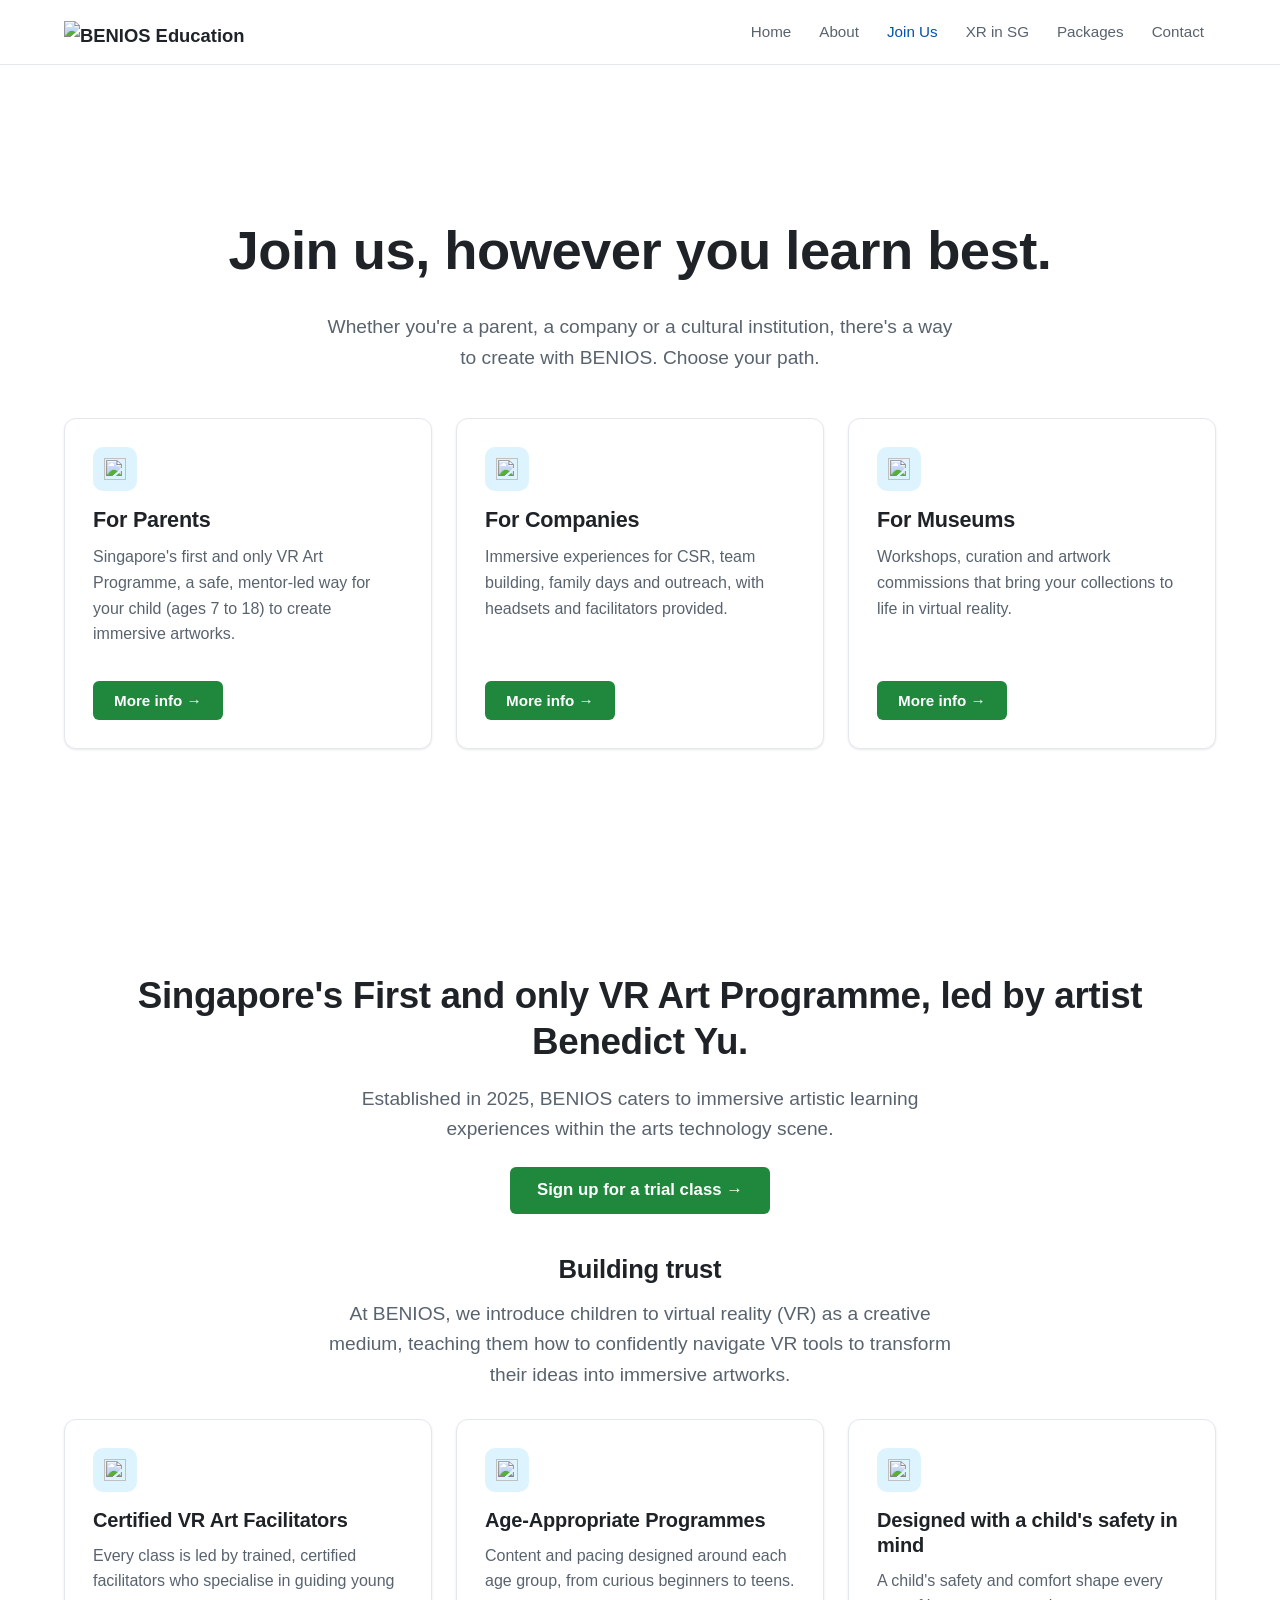
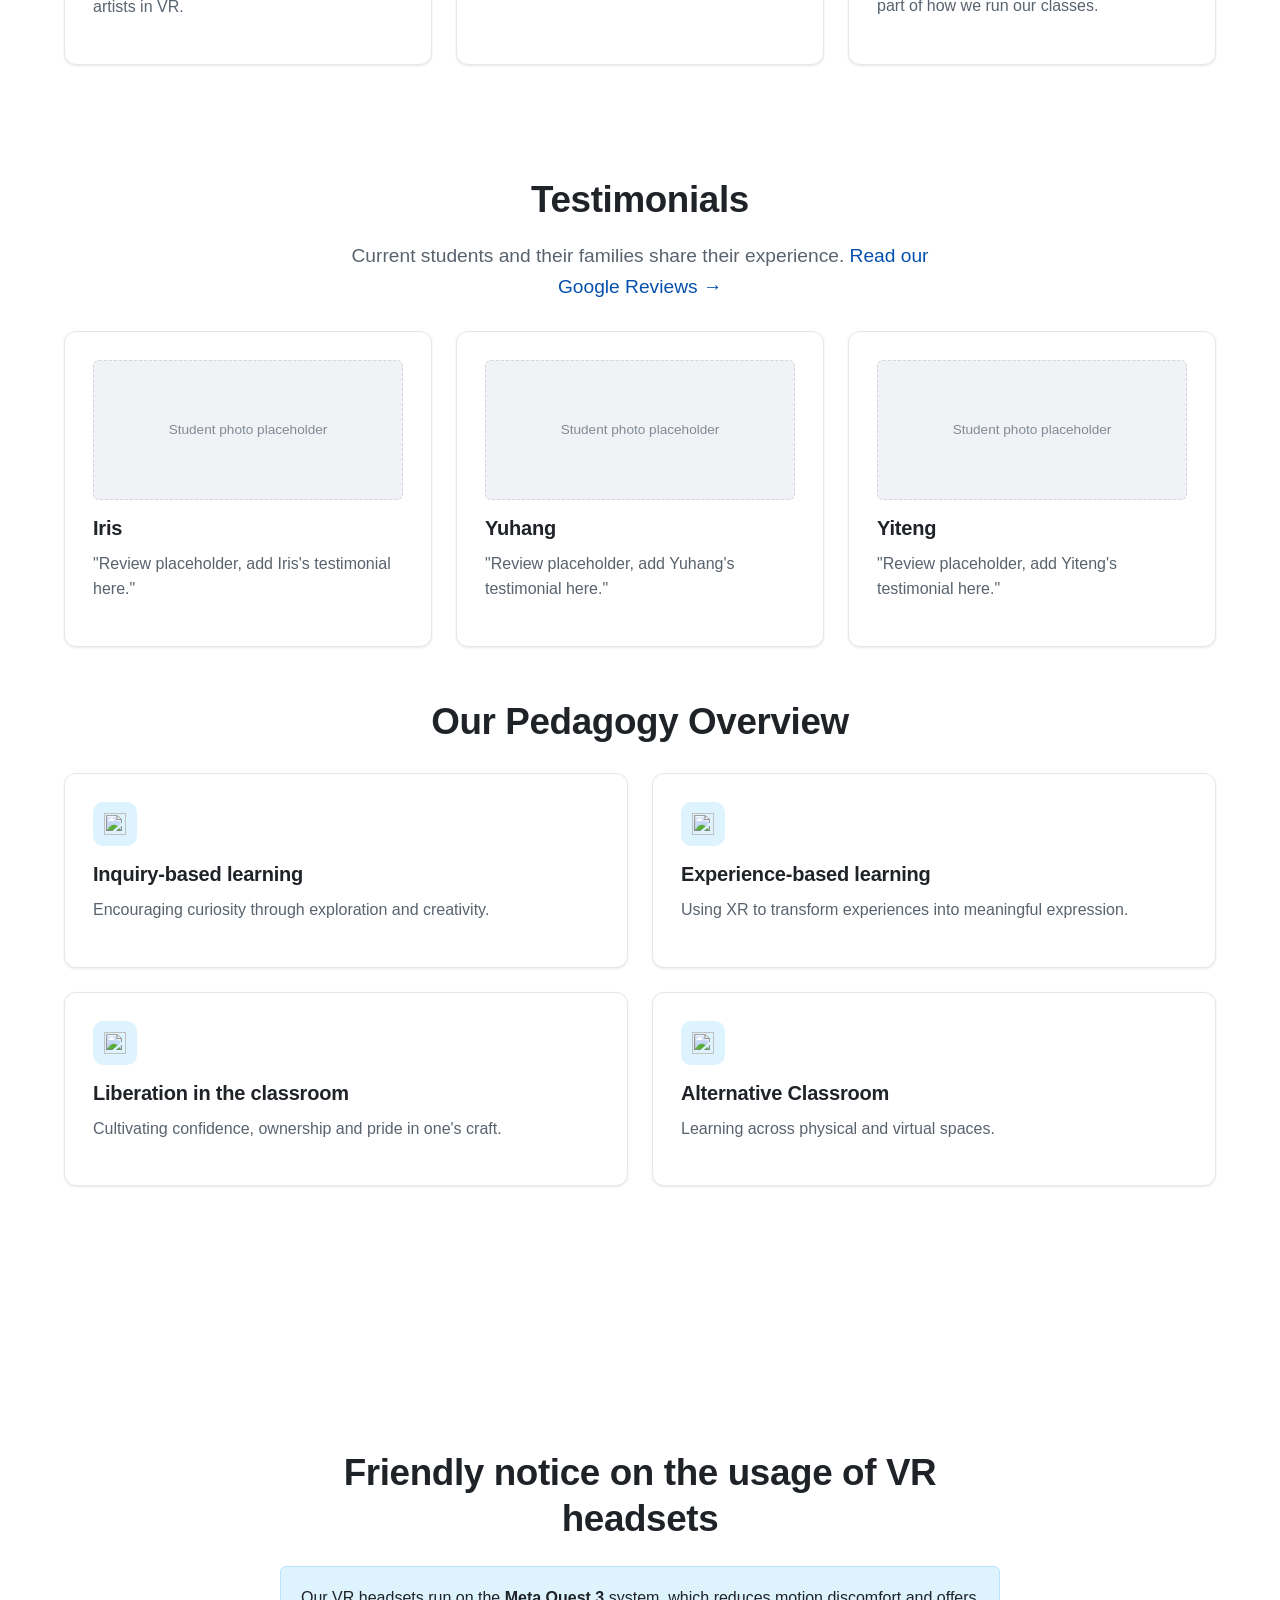
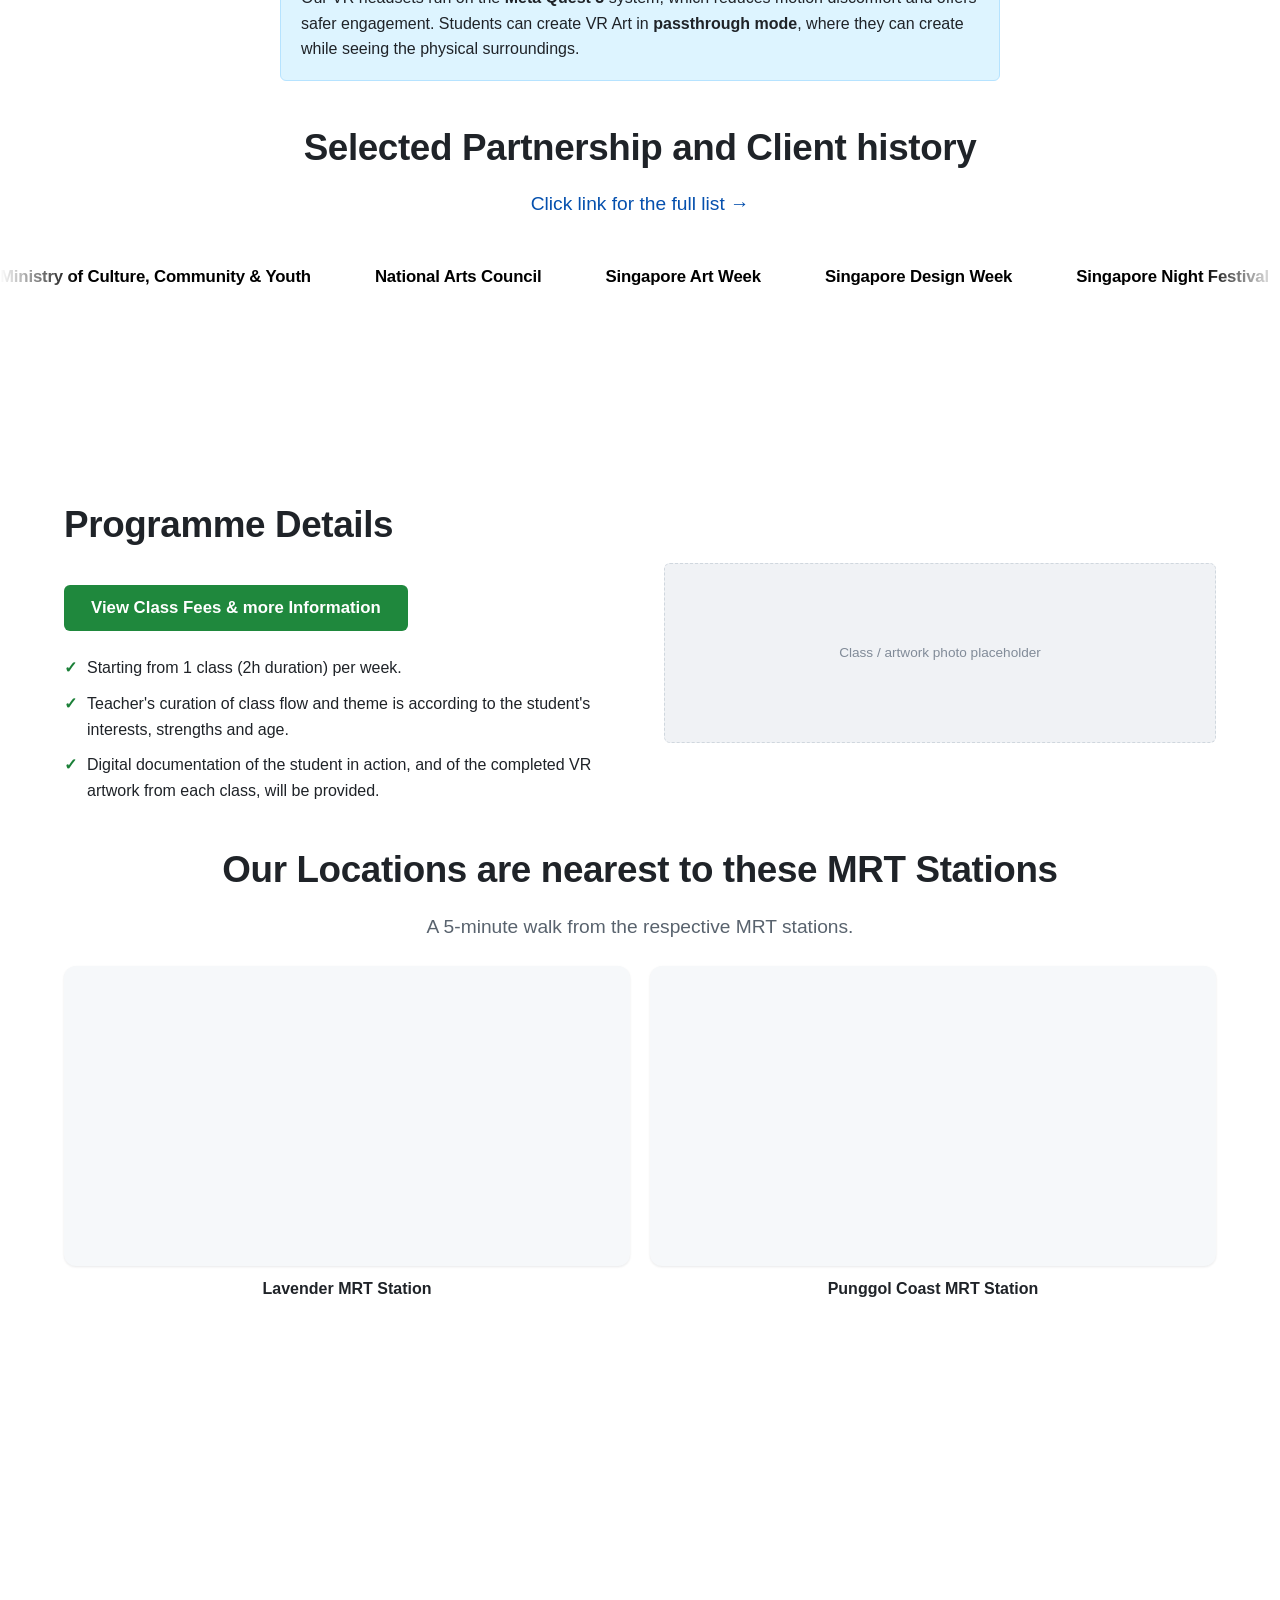
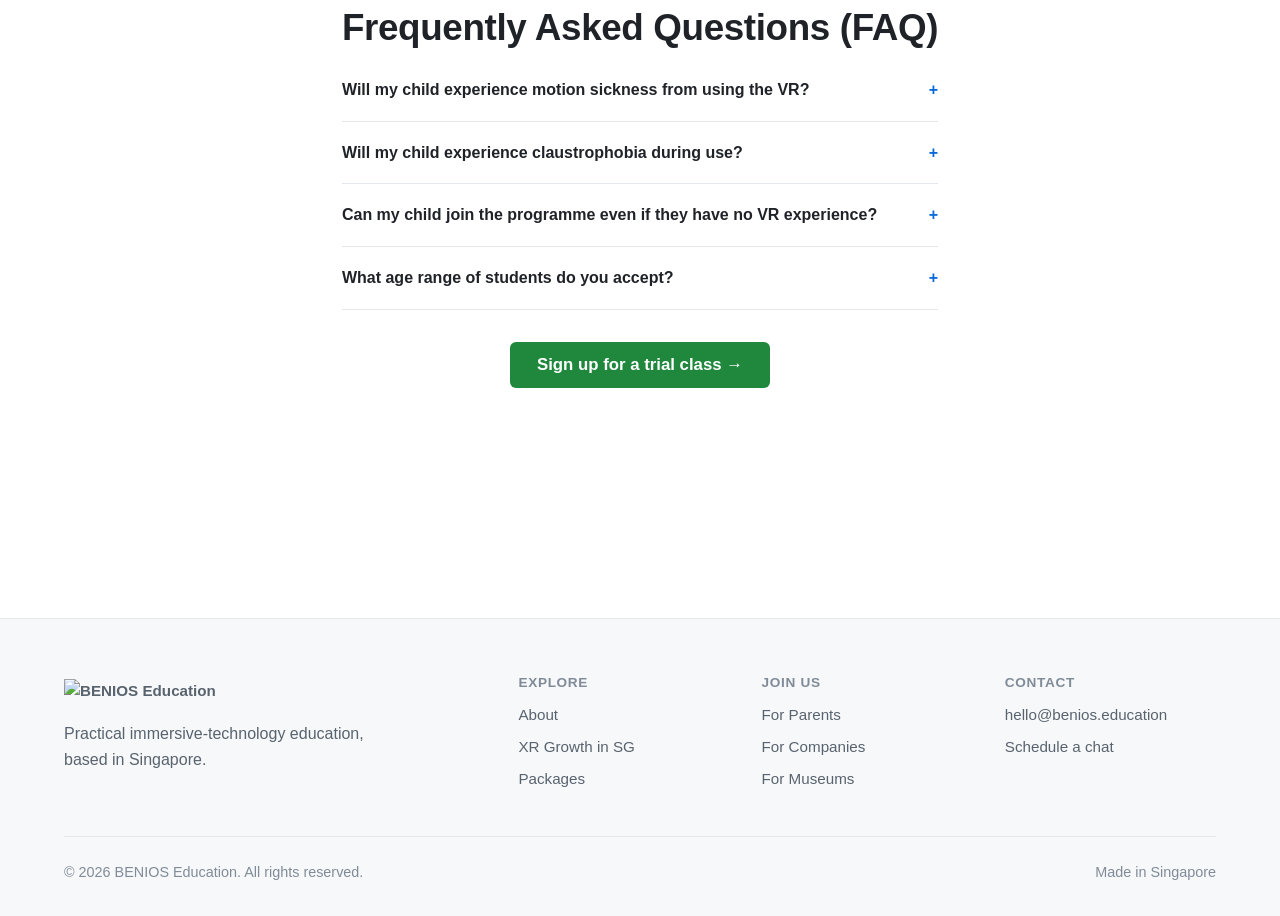
==== commit 525d3524: "Join Us: merge For Parents sections (2+3,4+5,6+7,8+9); add all-black partner logo carousel - Combine" ====
--- a/join.html
+++ b/join.html
@@ -24,7 +24,7 @@
     </div>
   </header>
 
-  <!-- BENTO CHOICES -->
+  <!-- SECTION 1: BENTO CHOICES -->
   <section class="section snap">
     <div class="container">
       <div class="center reveal" style="margin-bottom:44px">
@@ -56,22 +56,16 @@
 
   <!-- ==================== FOR PARENTS ==================== -->
 
-  <!-- HEADER -->
+  <!-- SECTION 2: Header + Building trust -->
   <section class="section snap" id="for-parents">
-    <div class="container prose center">
-      <h2>Singapore's First and only VR Art Programme, led by artist Benedict Yu.</h2>
-      <p class="lead center" style="margin-left:auto;margin-right:auto">Established in 2025, BENIOS caters to immersive artistic learning experiences within the arts technology scene.</p>
-      <div style="margin-top:28px">
-        <a class="btn btn-primary btn-lg" href="book.html">Sign up for a trial class →</a>
-      </div>
-    </div>
-  </section>
-
-  <!-- BUILDING TRUST -->
-  <section class="section snap">
     <div class="container">
       <div class="center reveal" style="margin-bottom:40px">
-        <h2>Building trust</h2>
+        <h2>Singapore's First and only VR Art Programme, led by artist Benedict Yu.</h2>
+        <p class="lead center" style="margin-left:auto;margin-right:auto">Established in 2025, BENIOS caters to immersive artistic learning experiences within the arts technology scene.</p>
+        <div style="margin-top:22px"><a class="btn btn-primary btn-lg" href="book.html">Sign up for a trial class →</a></div>
+      </div>
+      <div class="center reveal" style="margin-bottom:28px">
+        <h3 style="font-size:1.6rem">Building trust</h3>
         <p class="lead center">At BENIOS, we introduce children to virtual reality (VR) as a creative medium, teaching them how to confidently navigate VR tools to transform their ideas into immersive artworks.</p>
       </div>
       <div class="grid grid-3 reveal">
@@ -94,37 +88,31 @@
     </div>
   </section>
 
-  <!-- TESTIMONIALS -->
-  <section class="section snap">
-    <div class="container">
-      <div class="center reveal" style="margin-bottom:40px">
+  <!-- SECTION 3: Testimonials + Pedagogy -->
+  <section class="section snap">
+    <div class="container">
+      <div class="center reveal" style="margin-bottom:28px">
         <h2>Testimonials</h2>
         <p class="lead center">Current students and their families share their experience. <a href="#">Read our Google Reviews →</a></p>
       </div>
       <div class="grid grid-3 reveal">
         <div class="card">
-          <div class="ph" style="min-height:150px">Student photo placeholder</div>
+          <div class="ph" style="min-height:140px">Student photo placeholder</div>
           <h3 style="margin-top:16px">Iris</h3>
           <p class="muted">"Review placeholder, add Iris's testimonial here."</p>
         </div>
         <div class="card">
-          <div class="ph" style="min-height:150px">Student photo placeholder</div>
+          <div class="ph" style="min-height:140px">Student photo placeholder</div>
           <h3 style="margin-top:16px">Yuhang</h3>
           <p class="muted">"Review placeholder, add Yuhang's testimonial here."</p>
         </div>
         <div class="card">
-          <div class="ph" style="min-height:150px">Student photo placeholder</div>
+          <div class="ph" style="min-height:140px">Student photo placeholder</div>
           <h3 style="margin-top:16px">Yiteng</h3>
           <p class="muted">"Review placeholder, add Yiteng's testimonial here."</p>
         </div>
       </div>
-    </div>
-  </section>
-
-  <!-- PEDAGOGY -->
-  <section class="section snap">
-    <div class="container">
-      <div class="center reveal" style="margin-bottom:40px">
+      <div class="center reveal" style="margin:52px 0 28px">
         <h2>Our Pedagogy Overview</h2>
       </div>
       <div class="grid grid-2 reveal">
@@ -152,44 +140,55 @@
     </div>
   </section>
 
-  <!-- HEADSET NOTICE -->
-  <section class="section snap">
-    <div class="container">
-      <div class="prose reveal center">
+  <!-- SECTION 4: Headset notice + Partners (logo carousel) -->
+  <section class="section snap">
+    <div class="container">
+      <div class="prose reveal center" style="margin-bottom:8px">
         <h2>Friendly notice on the usage of VR headsets</h2>
         <div class="callout" style="text-align:left">
           Our VR headsets run on the <strong>Meta Quest 3</strong> system, which reduces motion discomfort and offers safer engagement. Students can create VR Art in <strong>passthrough mode</strong>, where they can create while seeing the physical surroundings.
         </div>
       </div>
-    </div>
-  </section>
-
-  <!-- PARTNERS -->
-  <section class="section snap">
-    <div class="container">
-      <div class="center reveal" style="margin-bottom:28px">
+      <div class="center reveal" style="margin:44px 0 24px">
         <h2>Selected Partnership and Client history</h2>
         <p class="lead center"><a href="#">Click link for the full list →</a></p>
       </div>
-      <div class="chips center reveal">
-        <span class="chip">Ministry of Culture, Community, and Youth</span>
-        <span class="chip">National Arts Council</span>
-        <span class="chip">Singapore Art Week</span>
-        <span class="chip">Singapore Design Week</span>
-        <span class="chip">Singapore Night Festival</span>
-        <span class="chip">LASALLE College of the Arts</span>
-        <span class="chip">National University of Singapore (NUS)</span>
-        <span class="chip">New York University</span>
-        <span class="chip">Taiwan Hung Kuang University</span>
-        <span class="chip">Berlin Art Week</span>
-      </div>
-    </div>
-  </section>
-
-  <!-- PROGRAMME DETAILS -->
-  <section class="section snap">
-    <div class="container">
-      <div class="grid grid-2 reveal" style="gap:48px; align-items:center">
+    </div>
+    <!-- Full-bleed logo carousel. Swap each .wordmark for
+         <img src="assets/logos/NAME.svg" alt="Org"> when logo files are added;
+         brightness(0) in CSS renders any logo solid black. List is duplicated
+         once so the marquee loops seamlessly. -->
+    <div class="logo-carousel reveal">
+      <div class="logo-track">
+        <div class="logo-item"><span class="wordmark">Ministry of Culture, Community &amp; Youth</span></div>
+        <div class="logo-item"><span class="wordmark">National Arts Council</span></div>
+        <div class="logo-item"><span class="wordmark">Singapore Art Week</span></div>
+        <div class="logo-item"><span class="wordmark">Singapore Design Week</span></div>
+        <div class="logo-item"><span class="wordmark">Singapore Night Festival</span></div>
+        <div class="logo-item"><span class="wordmark">LASALLE College of the Arts</span></div>
+        <div class="logo-item"><span class="wordmark">National University of Singapore (NUS)</span></div>
+        <div class="logo-item"><span class="wordmark">New York University</span></div>
+        <div class="logo-item"><span class="wordmark">Taiwan Hung Kuang University</span></div>
+        <div class="logo-item"><span class="wordmark">Berlin Art Week</span></div>
+        <!-- duplicate for seamless loop -->
+        <div class="logo-item" aria-hidden="true"><span class="wordmark">Ministry of Culture, Community &amp; Youth</span></div>
+        <div class="logo-item" aria-hidden="true"><span class="wordmark">National Arts Council</span></div>
+        <div class="logo-item" aria-hidden="true"><span class="wordmark">Singapore Art Week</span></div>
+        <div class="logo-item" aria-hidden="true"><span class="wordmark">Singapore Design Week</span></div>
+        <div class="logo-item" aria-hidden="true"><span class="wordmark">Singapore Night Festival</span></div>
+        <div class="logo-item" aria-hidden="true"><span class="wordmark">LASALLE College of the Arts</span></div>
+        <div class="logo-item" aria-hidden="true"><span class="wordmark">National University of Singapore (NUS)</span></div>
+        <div class="logo-item" aria-hidden="true"><span class="wordmark">New York University</span></div>
+        <div class="logo-item" aria-hidden="true"><span class="wordmark">Taiwan Hung Kuang University</span></div>
+        <div class="logo-item" aria-hidden="true"><span class="wordmark">Berlin Art Week</span></div>
+      </div>
+    </div>
+  </section>
+
+  <!-- SECTION 5: Programme Details + Locations -->
+  <section class="section snap">
+    <div class="container">
+      <div class="grid grid-2 reveal" style="gap:48px; align-items:center; margin-bottom:8px">
         <div>
           <h2>Programme Details</h2>
           <a class="btn btn-primary btn-lg" href="packages.html" style="margin:18px 0 8px">View Class Fees &amp; more Information</a>
@@ -201,13 +200,7 @@
         </div>
         <div class="ph">Class / artwork photo placeholder</div>
       </div>
-    </div>
-  </section>
-
-  <!-- LOCATIONS -->
-  <section class="section snap">
-    <div class="container">
-      <div class="center reveal" style="margin-bottom:32px">
+      <div class="center reveal" style="margin:44px 0 24px">
         <h2>Our Locations are nearest to these MRT Stations</h2>
         <p class="lead center">A 5-minute walk from the respective MRT stations.</p>
       </div>
@@ -224,7 +217,7 @@
     </div>
   </section>
 
-  <!-- FAQ -->
+  <!-- SECTION 6: FAQ -->
   <section class="section snap">
     <div class="container">
       <div class="prose reveal">
--- a/assets/styles.css
+++ b/assets/styles.css
@@ -226,6 +226,24 @@
 .chips { display: flex; flex-wrap: wrap; gap: 8px; }
 .chips.center { justify-content: center; }
 .chip { background: var(--canvas-subtle); border: 1px solid var(--border-muted); border-radius: 999px; padding: 7px 15px; font-size: .9rem; color: var(--fg-muted); }
+
+/* ---------- Logo carousel (partners) — all black, auto-scroll ---------- */
+.logo-carousel {
+  overflow: hidden; width: 100%; padding: 10px 0;
+  -webkit-mask-image: linear-gradient(90deg, transparent, #000 6%, #000 94%, transparent);
+          mask-image: linear-gradient(90deg, transparent, #000 6%, #000 94%, transparent);
+}
+.logo-track { display: flex; align-items: center; gap: 64px; width: max-content; animation: logo-scroll 55s linear infinite; }
+.logo-carousel:hover .logo-track { animation-play-state: paused; }
+.logo-item { flex: none; display: grid; place-items: center; height: 48px; }
+/* real logo images: drop into assets/logos/ — brightness(0) forces solid black */
+.logo-item img { height: 48px; width: auto; object-fit: contain; filter: brightness(0); }
+.logo-item .wordmark { font-weight: 800; font-size: 1.05rem; letter-spacing: -0.01em; color: #000; white-space: nowrap; }
+@keyframes logo-scroll { from { transform: translateX(0); } to { transform: translateX(-50%); } }
+@media (prefers-reduced-motion: reduce) {
+  .logo-carousel { -webkit-mask-image: none; mask-image: none; }
+  .logo-track { animation: none; flex-wrap: wrap; justify-content: center; width: auto; gap: 20px 40px; }
+}
 
 /* ---------- Map bento (locations) ---------- */
 .maps { display: grid; grid-template-columns: 1fr 1fr; gap: 20px; }
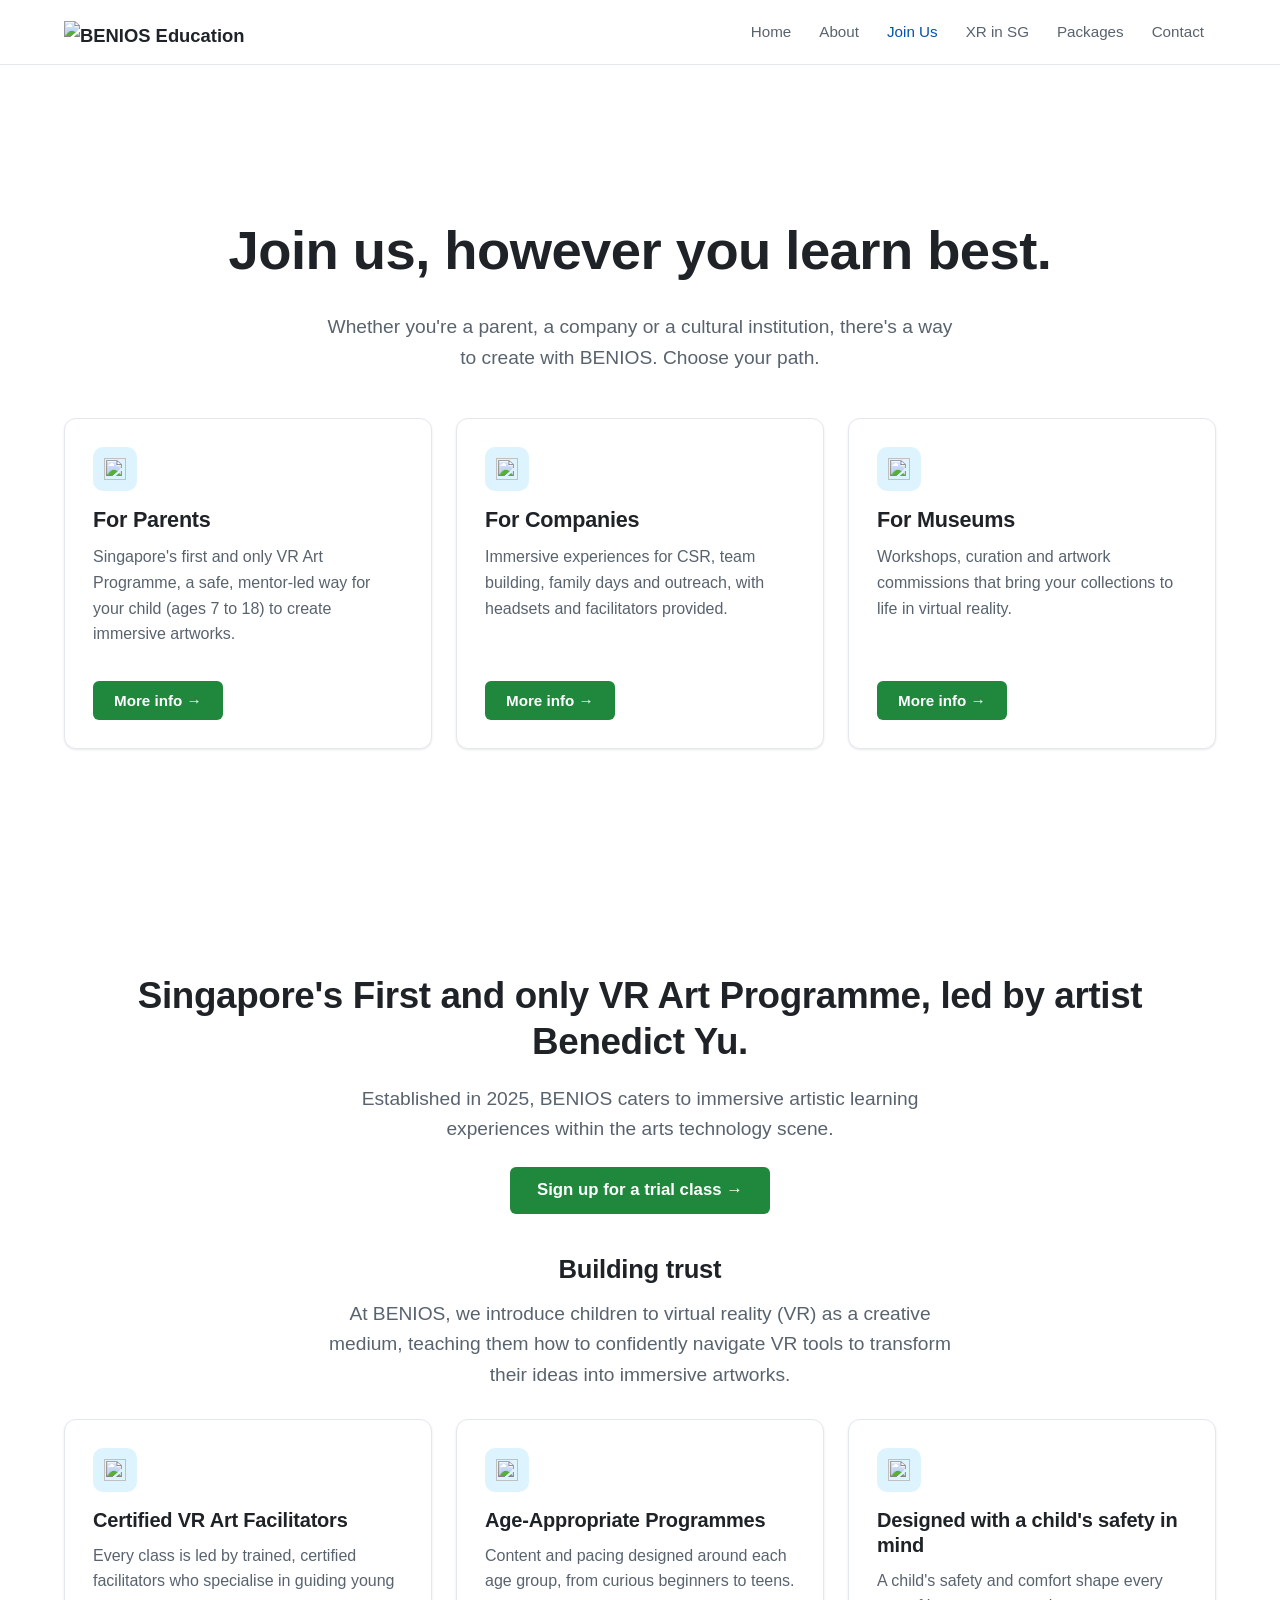
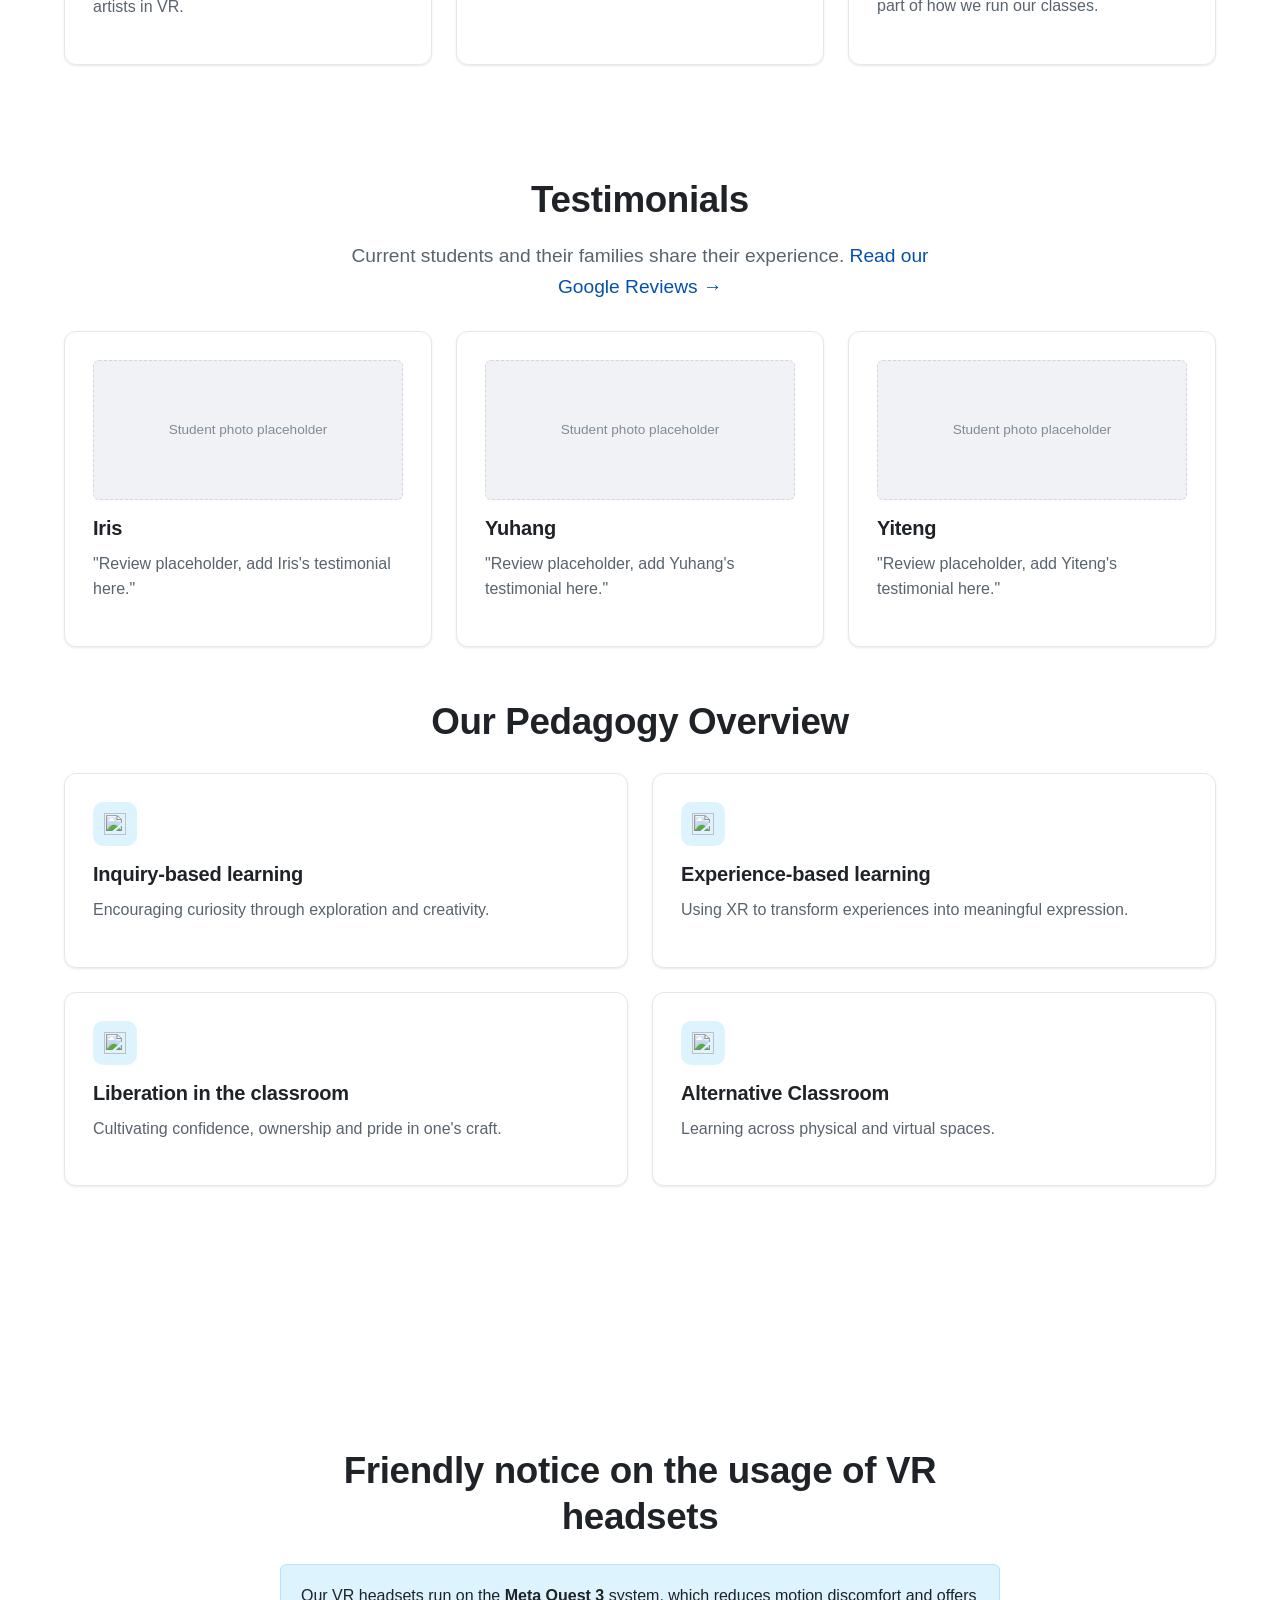
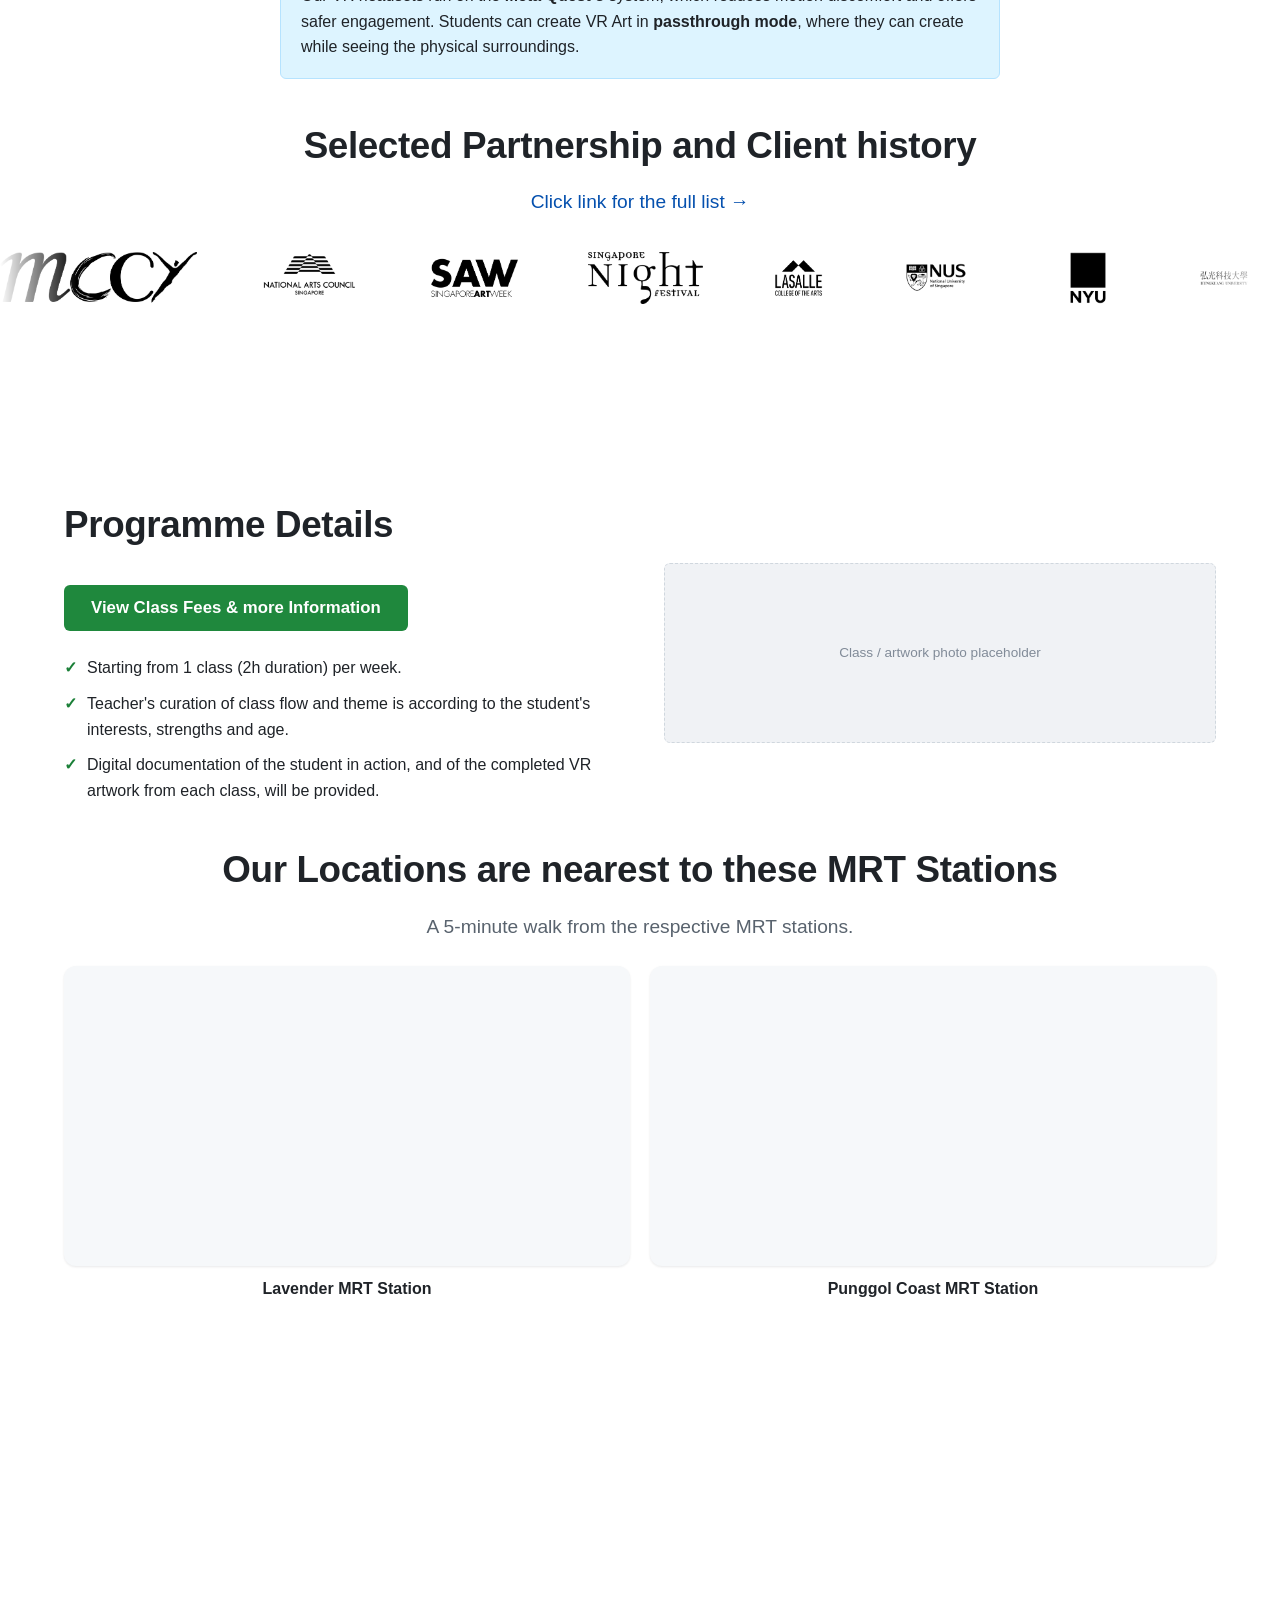
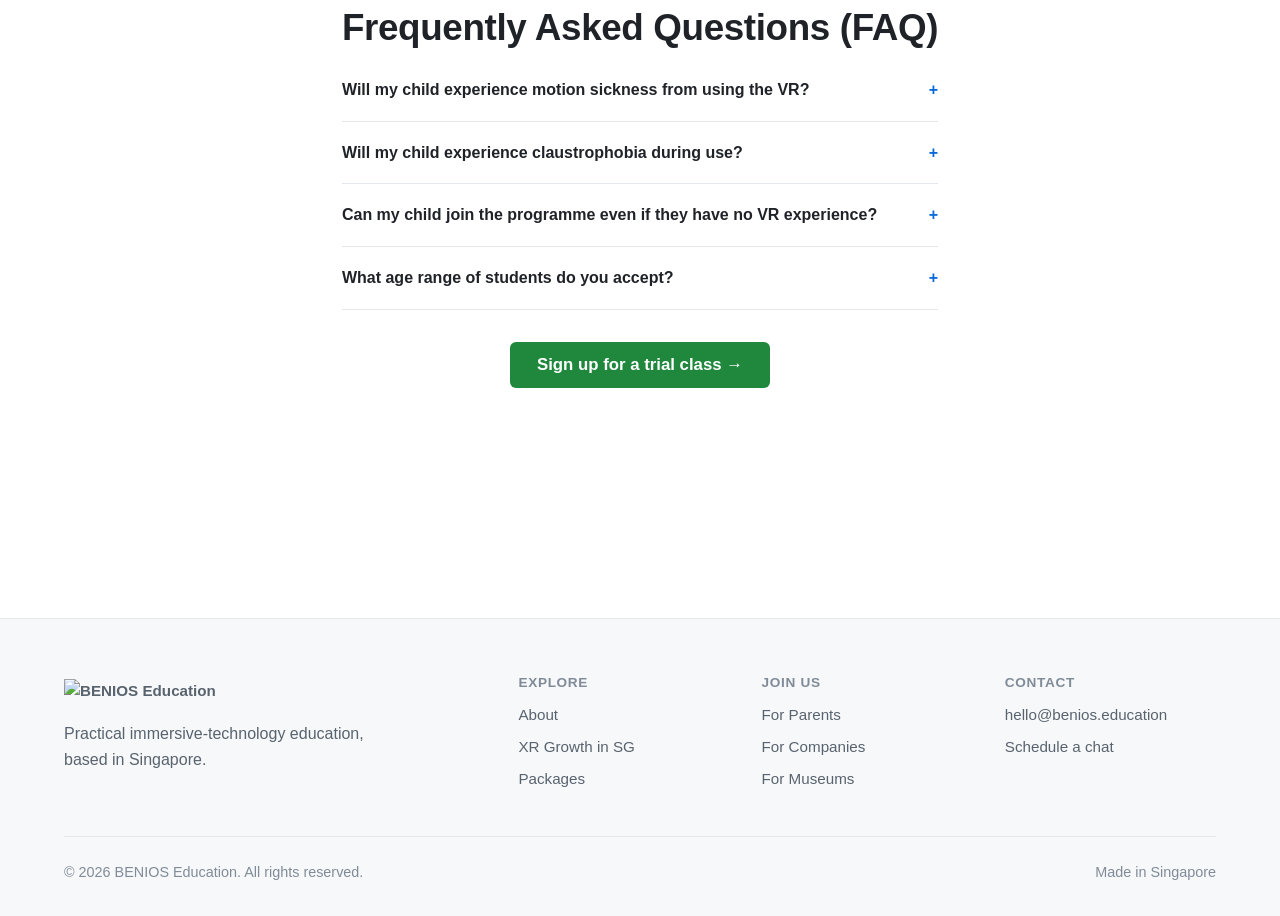
==== commit 7ab736cb: "Replace partner wordmarks with real logo images (black-on-transparent) in carousel - Added 9 partner" ====
--- a/join.html
+++ b/join.html
@@ -160,27 +160,25 @@
          once so the marquee loops seamlessly. -->
     <div class="logo-carousel reveal">
       <div class="logo-track">
-        <div class="logo-item"><span class="wordmark">Ministry of Culture, Community &amp; Youth</span></div>
-        <div class="logo-item"><span class="wordmark">National Arts Council</span></div>
-        <div class="logo-item"><span class="wordmark">Singapore Art Week</span></div>
-        <div class="logo-item"><span class="wordmark">Singapore Design Week</span></div>
-        <div class="logo-item"><span class="wordmark">Singapore Night Festival</span></div>
-        <div class="logo-item"><span class="wordmark">LASALLE College of the Arts</span></div>
-        <div class="logo-item"><span class="wordmark">National University of Singapore (NUS)</span></div>
-        <div class="logo-item"><span class="wordmark">New York University</span></div>
-        <div class="logo-item"><span class="wordmark">Taiwan Hung Kuang University</span></div>
-        <div class="logo-item"><span class="wordmark">Berlin Art Week</span></div>
+        <div class="logo-item"><img src="assets/logos/mccy.png" alt="Ministry of Culture, Community and Youth" loading="lazy" /></div>
+        <div class="logo-item"><img src="assets/logos/nac.png" alt="National Arts Council" loading="lazy" /></div>
+        <div class="logo-item"><img src="assets/logos/saw.png" alt="Singapore Art Week" loading="lazy" /></div>
+        <div class="logo-item"><img src="assets/logos/snf.png" alt="Singapore Night Festival" loading="lazy" /></div>
+        <div class="logo-item"><img src="assets/logos/lasalle.png" alt="LASALLE College of the Arts" loading="lazy" /></div>
+        <div class="logo-item"><img src="assets/logos/nus.png" alt="National University of Singapore" loading="lazy" /></div>
+        <div class="logo-item"><img src="assets/logos/nyu.png" alt="New York University" loading="lazy" /></div>
+        <div class="logo-item"><img src="assets/logos/hungkuang.png" alt="Hung Kuang University" loading="lazy" /></div>
+        <div class="logo-item"><img src="assets/logos/berlin-art-week.png" alt="Berlin Art Week" loading="lazy" /></div>
         <!-- duplicate for seamless loop -->
-        <div class="logo-item" aria-hidden="true"><span class="wordmark">Ministry of Culture, Community &amp; Youth</span></div>
-        <div class="logo-item" aria-hidden="true"><span class="wordmark">National Arts Council</span></div>
-        <div class="logo-item" aria-hidden="true"><span class="wordmark">Singapore Art Week</span></div>
-        <div class="logo-item" aria-hidden="true"><span class="wordmark">Singapore Design Week</span></div>
-        <div class="logo-item" aria-hidden="true"><span class="wordmark">Singapore Night Festival</span></div>
-        <div class="logo-item" aria-hidden="true"><span class="wordmark">LASALLE College of the Arts</span></div>
-        <div class="logo-item" aria-hidden="true"><span class="wordmark">National University of Singapore (NUS)</span></div>
-        <div class="logo-item" aria-hidden="true"><span class="wordmark">New York University</span></div>
-        <div class="logo-item" aria-hidden="true"><span class="wordmark">Taiwan Hung Kuang University</span></div>
-        <div class="logo-item" aria-hidden="true"><span class="wordmark">Berlin Art Week</span></div>
+        <div class="logo-item" aria-hidden="true"><img src="assets/logos/mccy.png" alt="" loading="lazy" /></div>
+        <div class="logo-item" aria-hidden="true"><img src="assets/logos/nac.png" alt="" loading="lazy" /></div>
+        <div class="logo-item" aria-hidden="true"><img src="assets/logos/saw.png" alt="" loading="lazy" /></div>
+        <div class="logo-item" aria-hidden="true"><img src="assets/logos/snf.png" alt="" loading="lazy" /></div>
+        <div class="logo-item" aria-hidden="true"><img src="assets/logos/lasalle.png" alt="" loading="lazy" /></div>
+        <div class="logo-item" aria-hidden="true"><img src="assets/logos/nus.png" alt="" loading="lazy" /></div>
+        <div class="logo-item" aria-hidden="true"><img src="assets/logos/nyu.png" alt="" loading="lazy" /></div>
+        <div class="logo-item" aria-hidden="true"><img src="assets/logos/hungkuang.png" alt="" loading="lazy" /></div>
+        <div class="logo-item" aria-hidden="true"><img src="assets/logos/berlin-art-week.png" alt="" loading="lazy" /></div>
       </div>
     </div>
   </section>
--- a/assets/styles.css
+++ b/assets/styles.css
@@ -235,9 +235,9 @@
 }
 .logo-track { display: flex; align-items: center; gap: 64px; width: max-content; animation: logo-scroll 55s linear infinite; }
 .logo-carousel:hover .logo-track { animation-play-state: paused; }
-.logo-item { flex: none; display: grid; place-items: center; height: 48px; }
-/* real logo images: drop into assets/logos/ — brightness(0) forces solid black */
-.logo-item img { height: 48px; width: auto; object-fit: contain; filter: brightness(0); }
+.logo-item { flex: none; display: grid; place-items: center; height: clamp(34px, 6vw, 52px); }
+/* logo images are pre-processed to black-on-transparent; brightness(0) is a safety net */
+.logo-item img { height: clamp(34px, 6vw, 52px); width: auto; max-width: 220px; object-fit: contain; filter: brightness(0); }
 .logo-item .wordmark { font-weight: 800; font-size: 1.05rem; letter-spacing: -0.01em; color: #000; white-space: nowrap; }
 @keyframes logo-scroll { from { transform: translateX(0); } to { transform: translateX(-50%); } }
 @media (prefers-reduced-motion: reduce) {
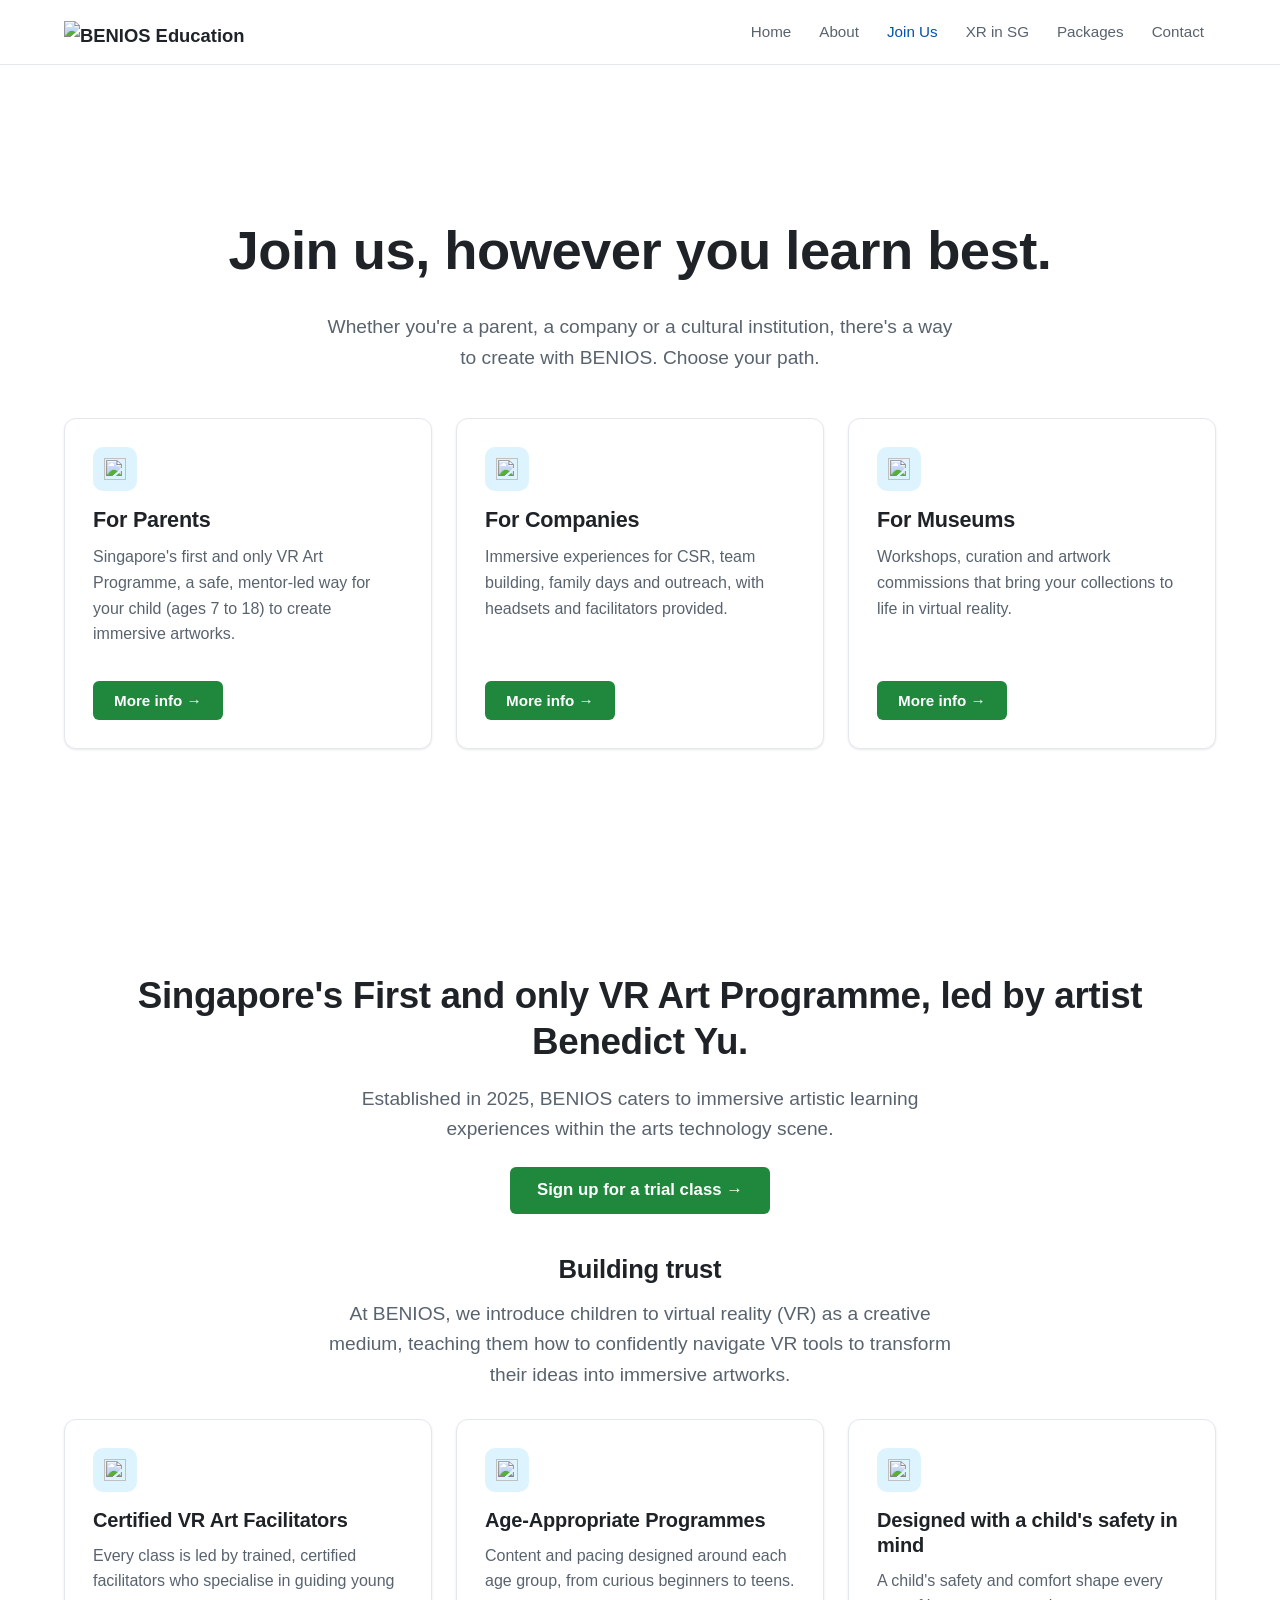
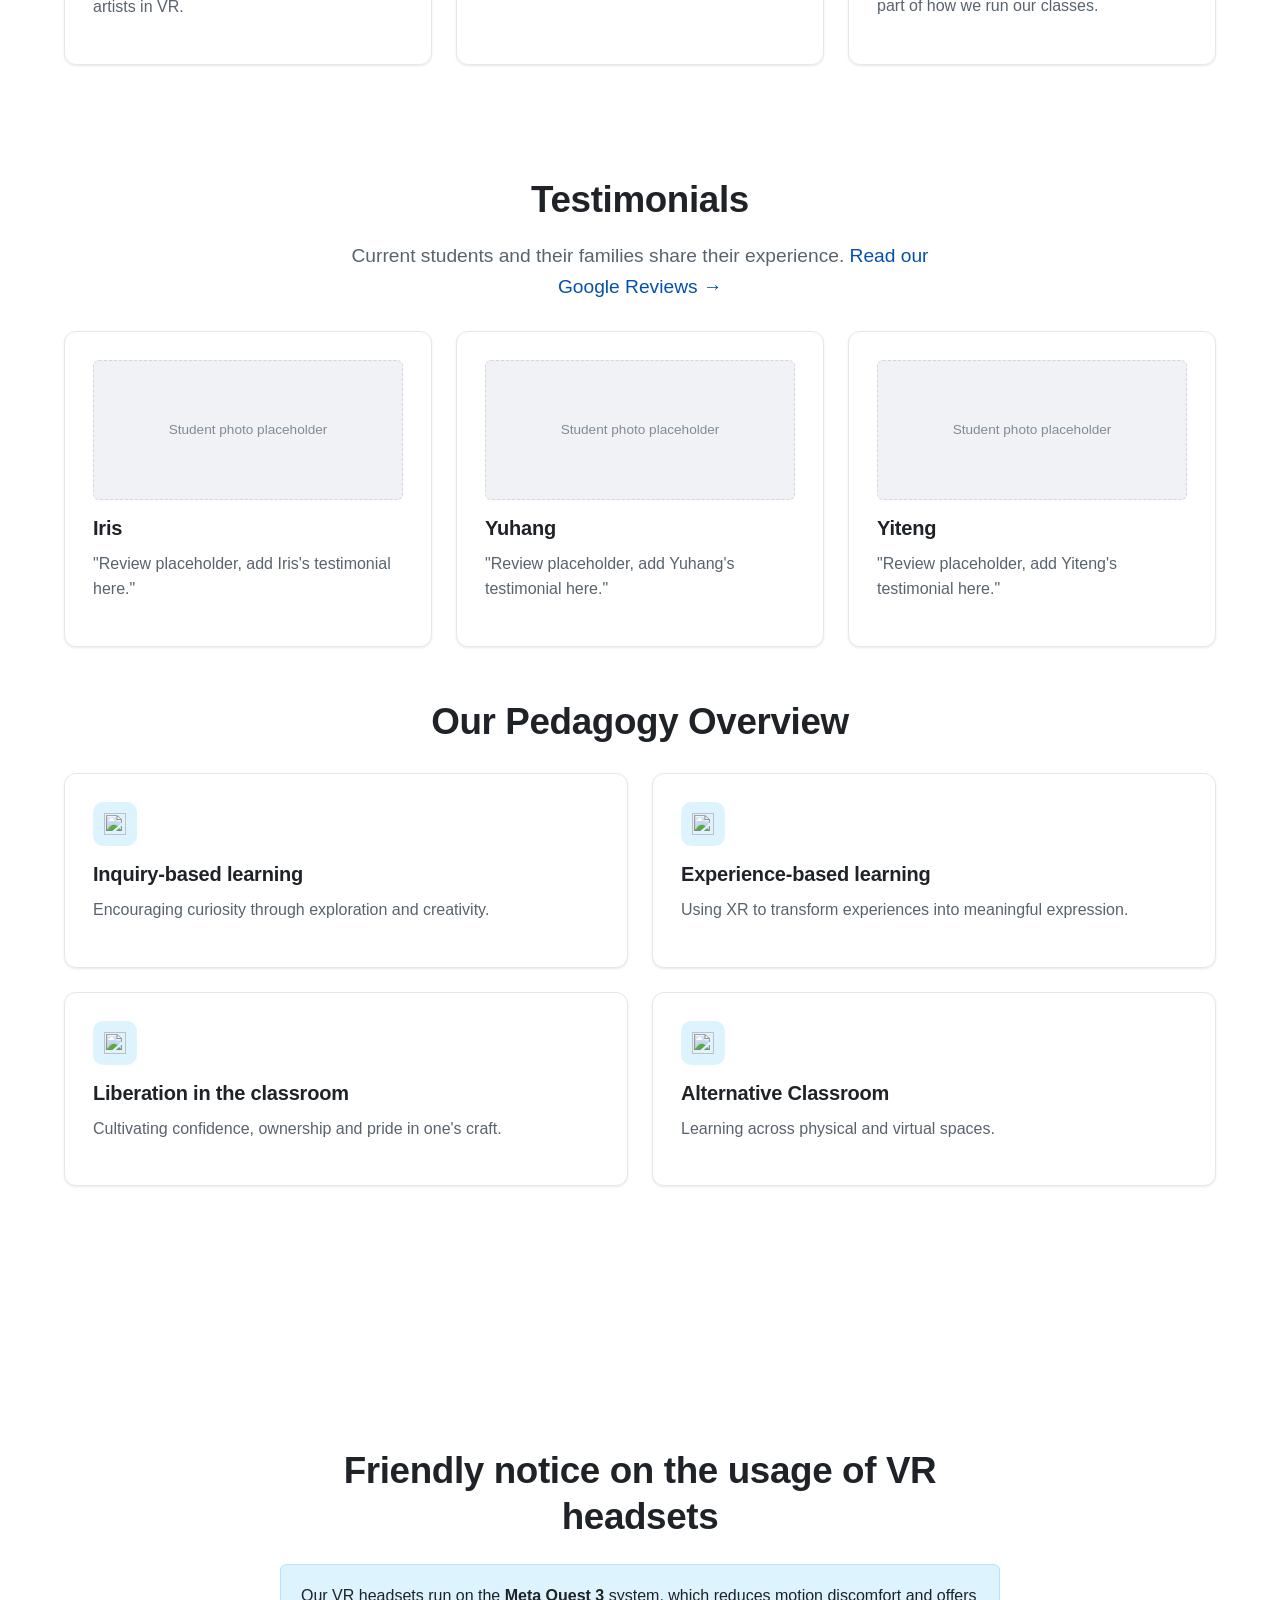
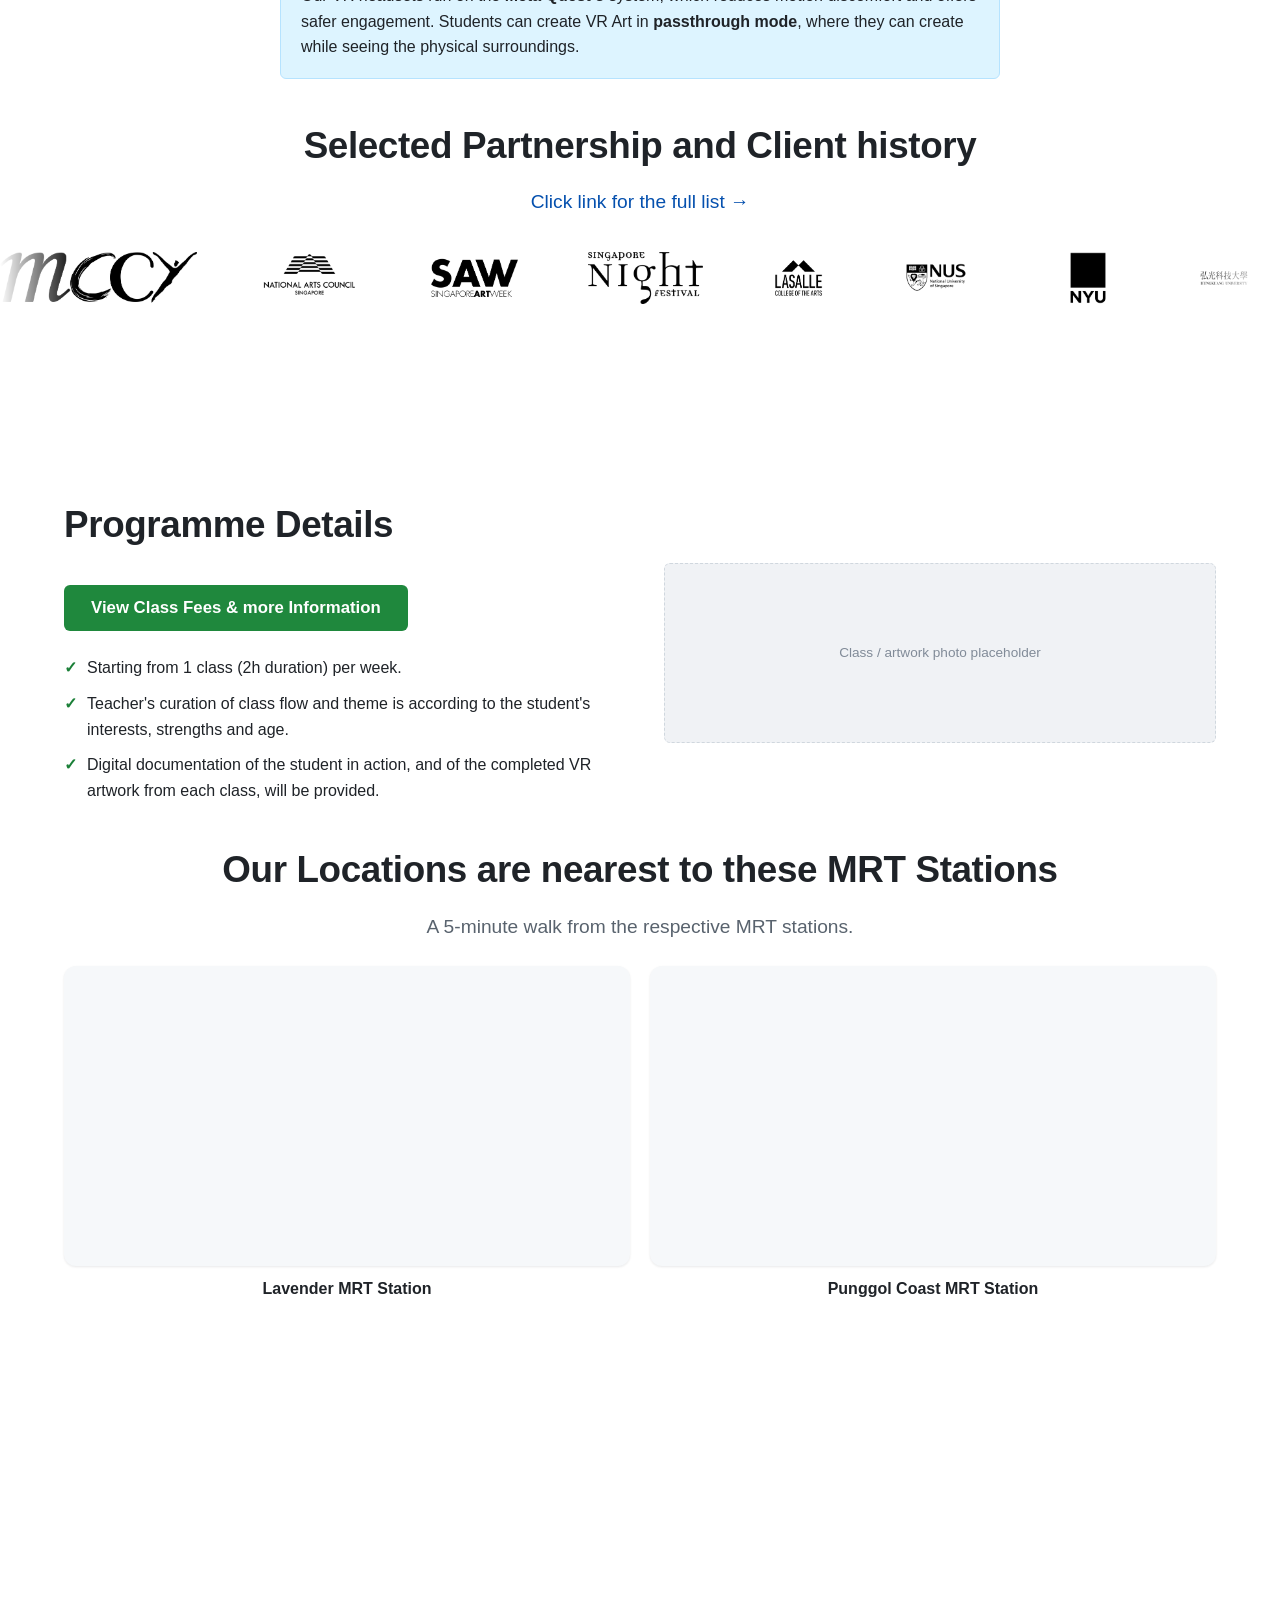
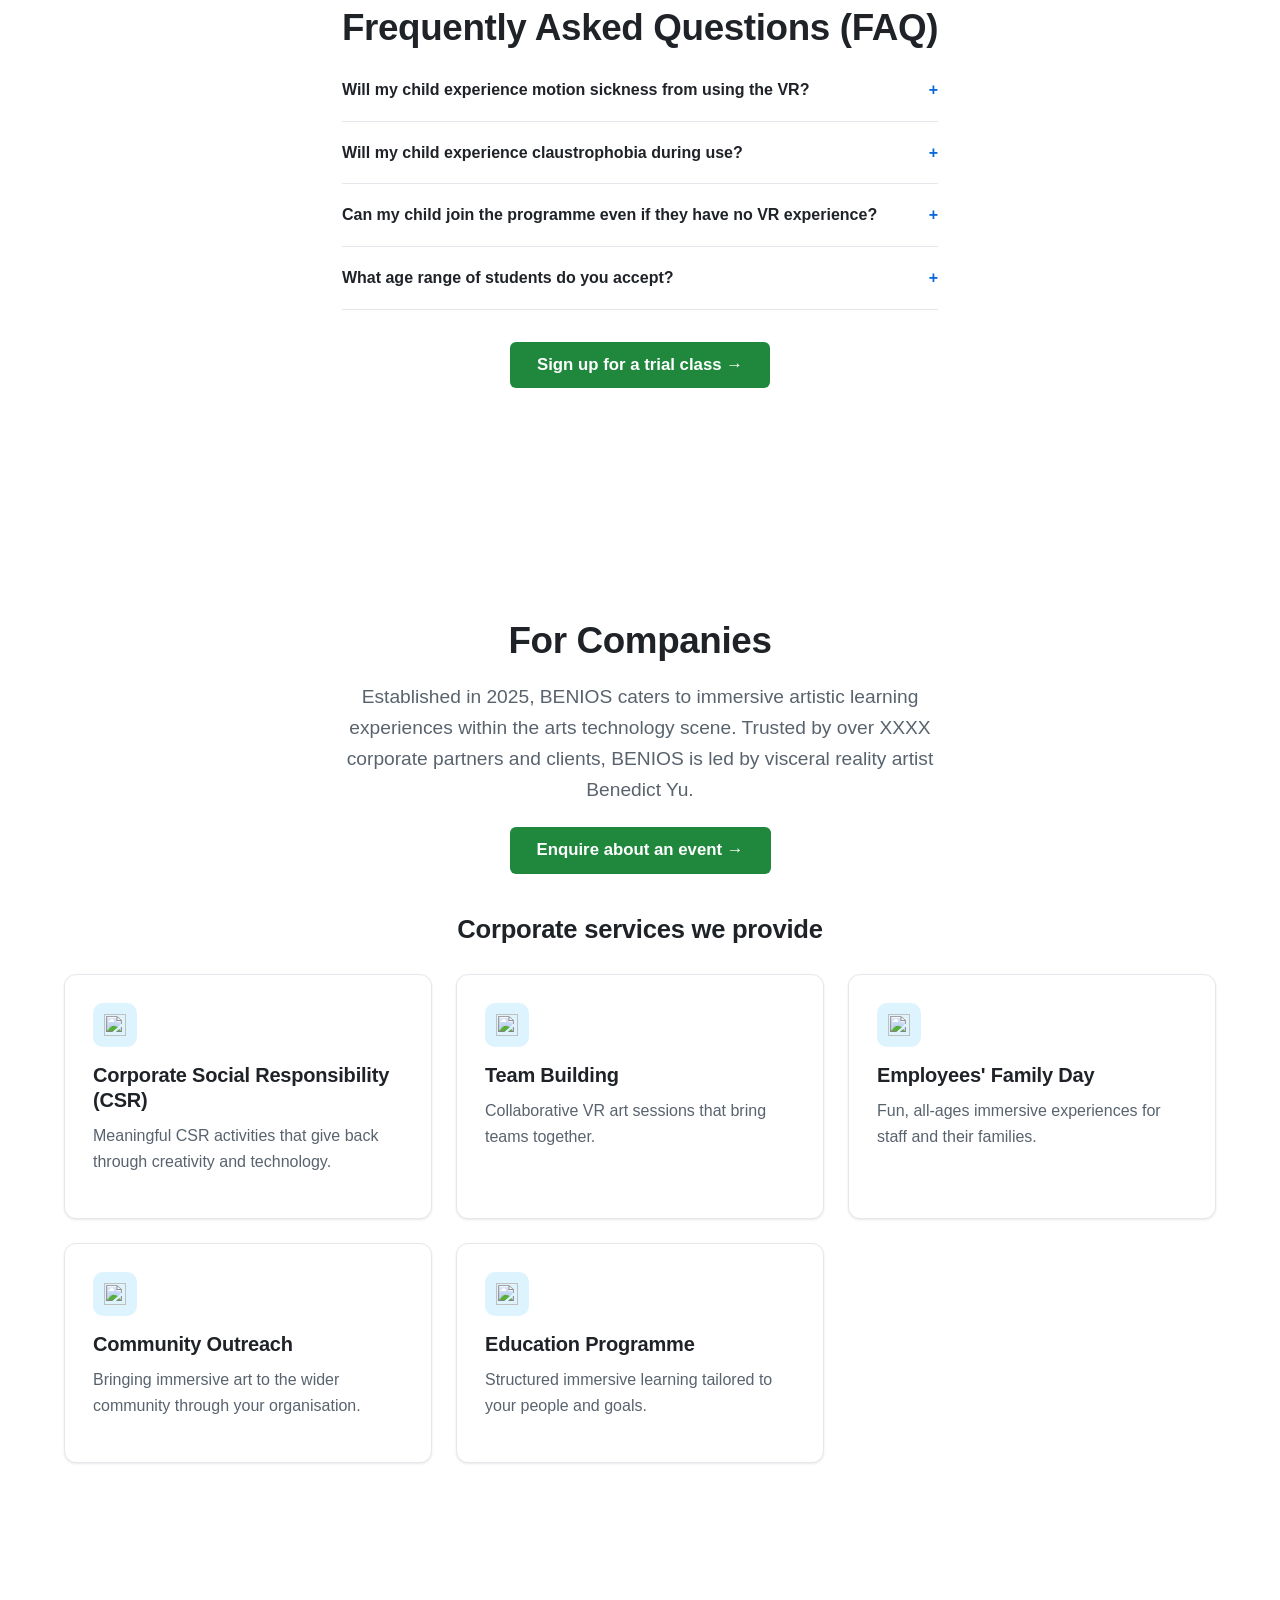
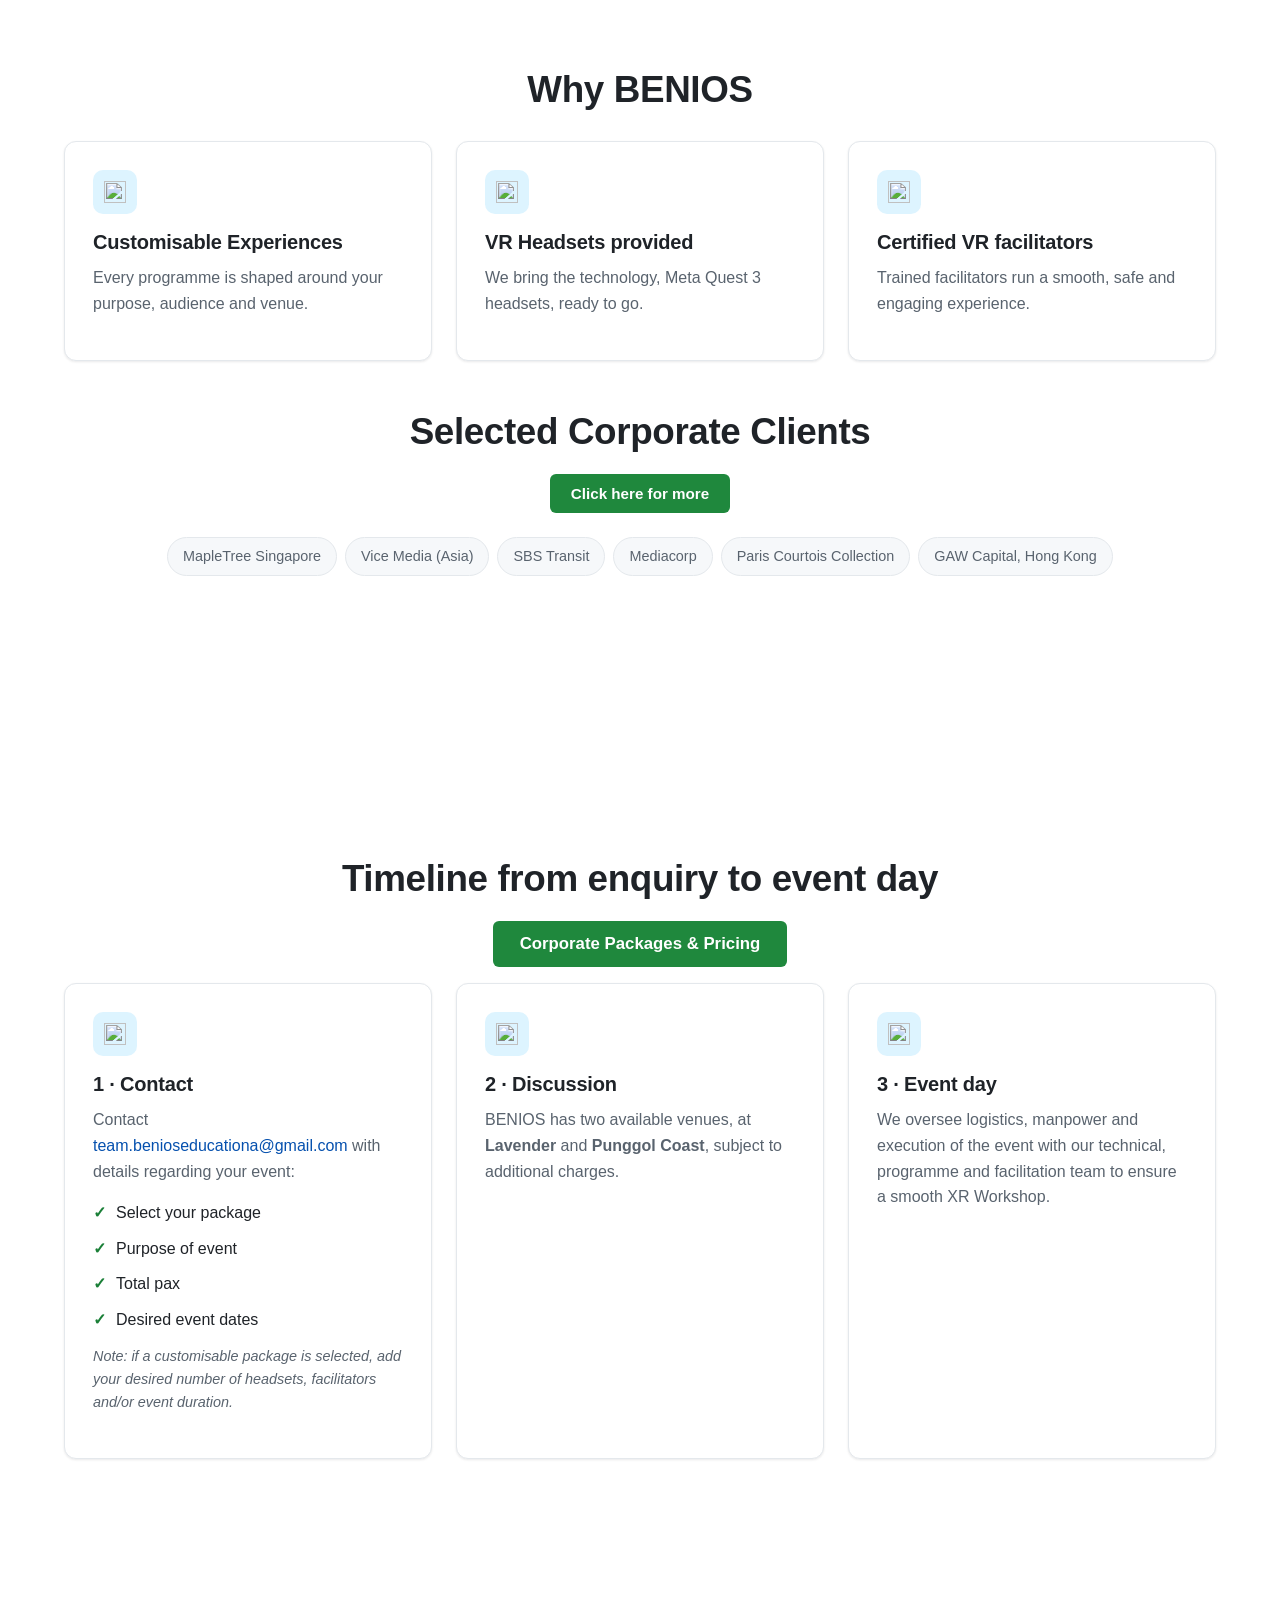
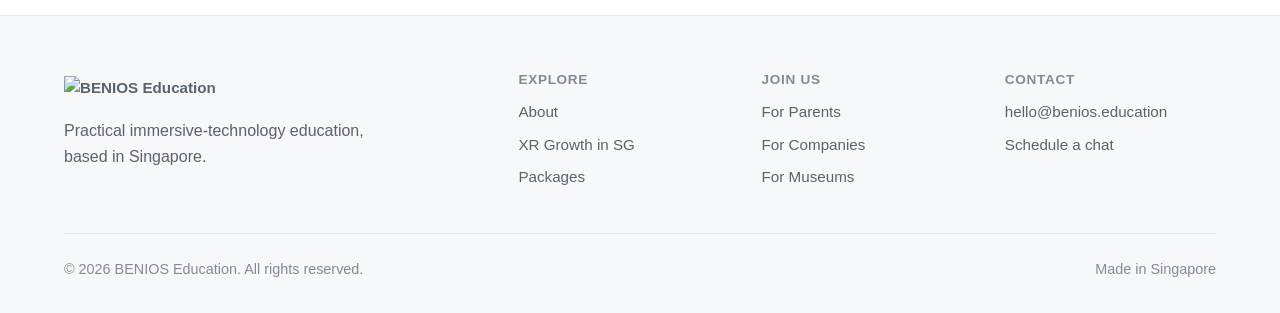
==== commit 181e85bd: "Join Us: add in-page For Companies section; bento CTA scrolls to #for-companies - 3 snap sections: h" ====
--- a/join.html
+++ b/join.html
@@ -42,7 +42,7 @@
           <div class="icon"><img src="assets/icons/organization.svg" alt="" /></div>
           <h3>For Companies</h3>
           <p class="muted">Immersive experiences for CSR, team building, family days and outreach, with headsets and facilitators provided.</p>
-          <a class="btn btn-primary" href="companies.html">More info →</a>
+          <a class="btn btn-primary" href="#for-companies">More info →</a>
         </div>
         <div class="card">
           <div class="icon"><img src="assets/icons/home.svg" alt="" /></div>
@@ -243,12 +243,127 @@
     </div>
   </section>
 
+  <!-- ==================== FOR COMPANIES ==================== -->
+
+  <!-- Header + Corporate services -->
+  <section class="section snap" id="for-companies">
+    <div class="container">
+      <div class="center reveal" style="margin-bottom:40px">
+        <h2>For Companies</h2>
+        <p class="lead center" style="margin-left:auto;margin-right:auto">Established in 2025, BENIOS caters to immersive artistic learning experiences within the arts technology scene. Trusted by over XXXX corporate partners and clients, BENIOS is led by visceral reality artist Benedict Yu.</p>
+        <div style="margin-top:22px"><a class="btn btn-primary btn-lg" href="book.html">Enquire about an event →</a></div>
+      </div>
+      <div class="center reveal" style="margin-bottom:28px">
+        <h3 style="font-size:1.6rem">Corporate services we provide</h3>
+      </div>
+      <div class="grid grid-3 reveal">
+        <div class="card">
+          <div class="icon"><img src="assets/icons/heart.svg" alt="" /></div>
+          <h3>Corporate Social Responsibility (CSR)</h3>
+          <p class="muted">Meaningful CSR activities that give back through creativity and technology.</p>
+        </div>
+        <div class="card">
+          <div class="icon"><img src="assets/icons/people.svg" alt="" /></div>
+          <h3>Team Building</h3>
+          <p class="muted">Collaborative VR art sessions that bring teams together.</p>
+        </div>
+        <div class="card">
+          <div class="icon"><img src="assets/icons/home.svg" alt="" /></div>
+          <h3>Employees' Family Day</h3>
+          <p class="muted">Fun, all-ages immersive experiences for staff and their families.</p>
+        </div>
+        <div class="card">
+          <div class="icon"><img src="assets/icons/organization.svg" alt="" /></div>
+          <h3>Community Outreach</h3>
+          <p class="muted">Bringing immersive art to the wider community through your organisation.</p>
+        </div>
+        <div class="card">
+          <div class="icon"><img src="assets/icons/mortar-board.svg" alt="" /></div>
+          <h3>Education Programme</h3>
+          <p class="muted">Structured immersive learning tailored to your people and goals.</p>
+        </div>
+      </div>
+    </div>
+  </section>
+
+  <!-- Why BENIOS + Selected Corporate Clients -->
+  <section class="section snap">
+    <div class="container">
+      <div class="center reveal" style="margin-bottom:28px">
+        <h2>Why BENIOS</h2>
+      </div>
+      <div class="grid grid-3 reveal">
+        <div class="card">
+          <div class="icon"><img src="assets/icons/tools.svg" alt="" /></div>
+          <h3>Customisable Experiences</h3>
+          <p class="muted">Every programme is shaped around your purpose, audience and venue.</p>
+        </div>
+        <div class="card">
+          <div class="icon"><img src="assets/icons/package.svg" alt="" /></div>
+          <h3>VR Headsets provided</h3>
+          <p class="muted">We bring the technology, Meta Quest 3 headsets, ready to go.</p>
+        </div>
+        <div class="card">
+          <div class="icon"><img src="assets/icons/people.svg" alt="" /></div>
+          <h3>Certified VR facilitators</h3>
+          <p class="muted">Trained facilitators run a smooth, safe and engaging experience.</p>
+        </div>
+      </div>
+      <div class="center reveal" style="margin:48px 0 24px">
+        <h2>Selected Corporate Clients</h2>
+        <div style="margin-top:12px"><a class="btn btn-primary" href="#">Click here for more</a></div>
+      </div>
+      <div class="chips center reveal">
+        <span class="chip">MapleTree Singapore</span>
+        <span class="chip">Vice Media (Asia)</span>
+        <span class="chip">SBS Transit</span>
+        <span class="chip">Mediacorp</span>
+        <span class="chip">Paris Courtois Collection</span>
+        <span class="chip">GAW Capital, Hong Kong</span>
+      </div>
+    </div>
+  </section>
+
+  <!-- Timeline from enquiry to event day -->
+  <section class="section snap">
+    <div class="container">
+      <div class="center reveal" style="margin-bottom:16px">
+        <h2>Timeline from enquiry to event day</h2>
+        <div style="margin-top:14px"><a class="btn btn-primary btn-lg" href="packages.html">Corporate Packages &amp; Pricing</a></div>
+      </div>
+      <div class="grid grid-3 reveal">
+        <div class="card">
+          <div class="icon"><img src="assets/icons/mail.svg" alt="" /></div>
+          <h3>1 · Contact</h3>
+          <p class="muted">Contact <a href="mailto:team.benioseducationa@gmail.com">team.benioseducationa@gmail.com</a> with details regarding your event:</p>
+          <ul class="ticks" style="margin-top:12px">
+            <li>Select your package</li>
+            <li>Purpose of event</li>
+            <li>Total pax</li>
+            <li>Desired event dates</li>
+          </ul>
+          <p class="muted" style="margin-top:12px; font-size:.9rem"><em>Note: if a customisable package is selected, add your desired number of headsets, facilitators and/or event duration.</em></p>
+        </div>
+        <div class="card">
+          <div class="icon"><img src="assets/icons/comment-discussion.svg" alt="" /></div>
+          <h3>2 · Discussion</h3>
+          <p class="muted">BENIOS has two available venues, at <strong>Lavender</strong> and <strong>Punggol Coast</strong>, subject to additional charges.</p>
+        </div>
+        <div class="card">
+          <div class="icon"><img src="assets/icons/rocket.svg" alt="" /></div>
+          <h3>3 · Event day</h3>
+          <p class="muted">We oversee logistics, manpower and execution of the event with our technical, programme and facilitation team to ensure a smooth XR Workshop.</p>
+        </div>
+      </div>
+    </div>
+  </section>
+
   <footer class="site-footer">
     <div class="container">
       <div class="footer-grid">
         <div><a class="brand" href="index.html"><img class="logo" src="assets/benios-logo.png" alt="BENIOS Education" /></a><p class="muted" style="margin-top:12px; max-width:36ch">Practical immersive-technology education, based in Singapore.</p></div>
         <div><h4>Explore</h4><a href="about.html">About</a><a href="xr-growth.html">XR Growth in SG</a><a href="packages.html">Packages</a></div>
-        <div><h4>Join us</h4><a href="join.html#for-parents">For Parents</a><a href="companies.html">For Companies</a><a href="museum.html">For Museums</a></div>
+        <div><h4>Join us</h4><a href="join.html#for-parents">For Parents</a><a href="join.html#for-companies">For Companies</a><a href="museum.html">For Museums</a></div>
         <div><h4>Contact</h4><a href="mailto:hello@benios.education">hello@benios.education</a><a href="book.html">Schedule a chat</a></div>
       </div>
       <div class="footer-bottom"><span>© 2026 BENIOS Education. All rights reserved.</span><span>Made in Singapore</span></div>
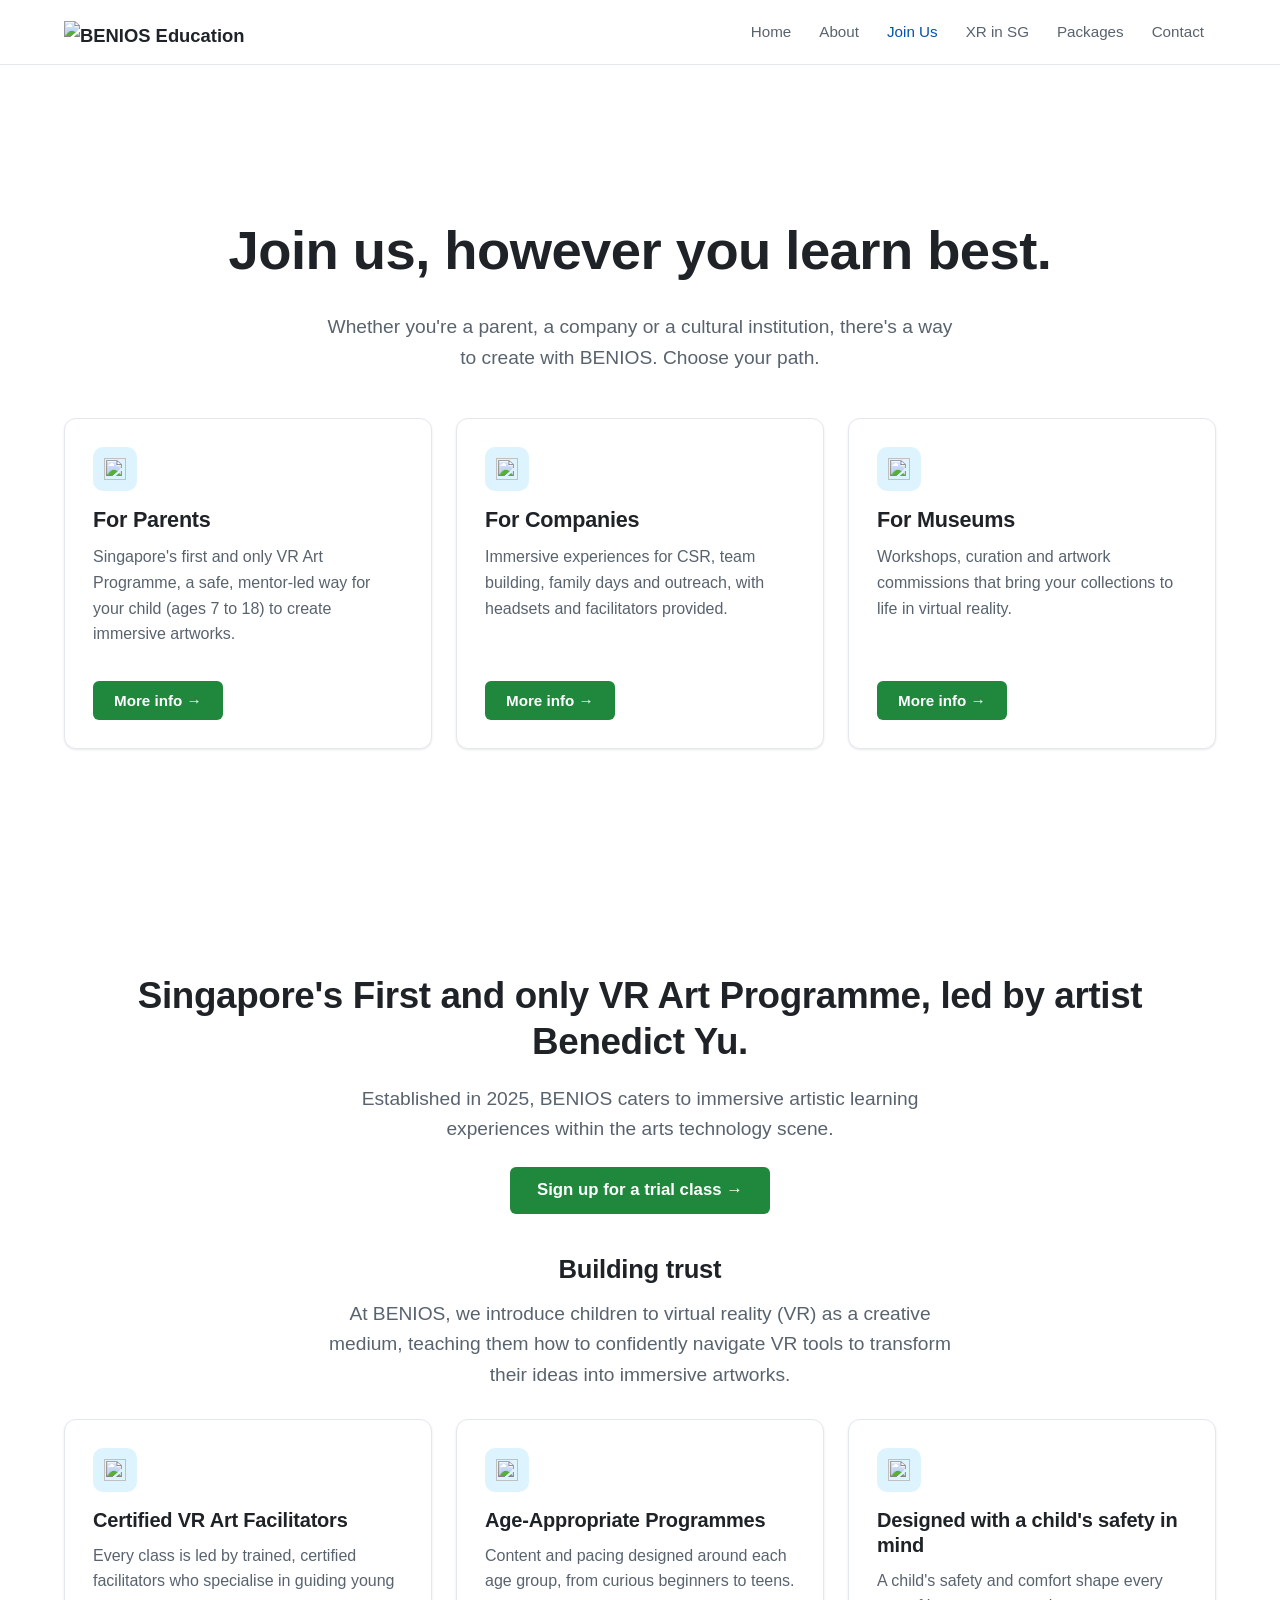
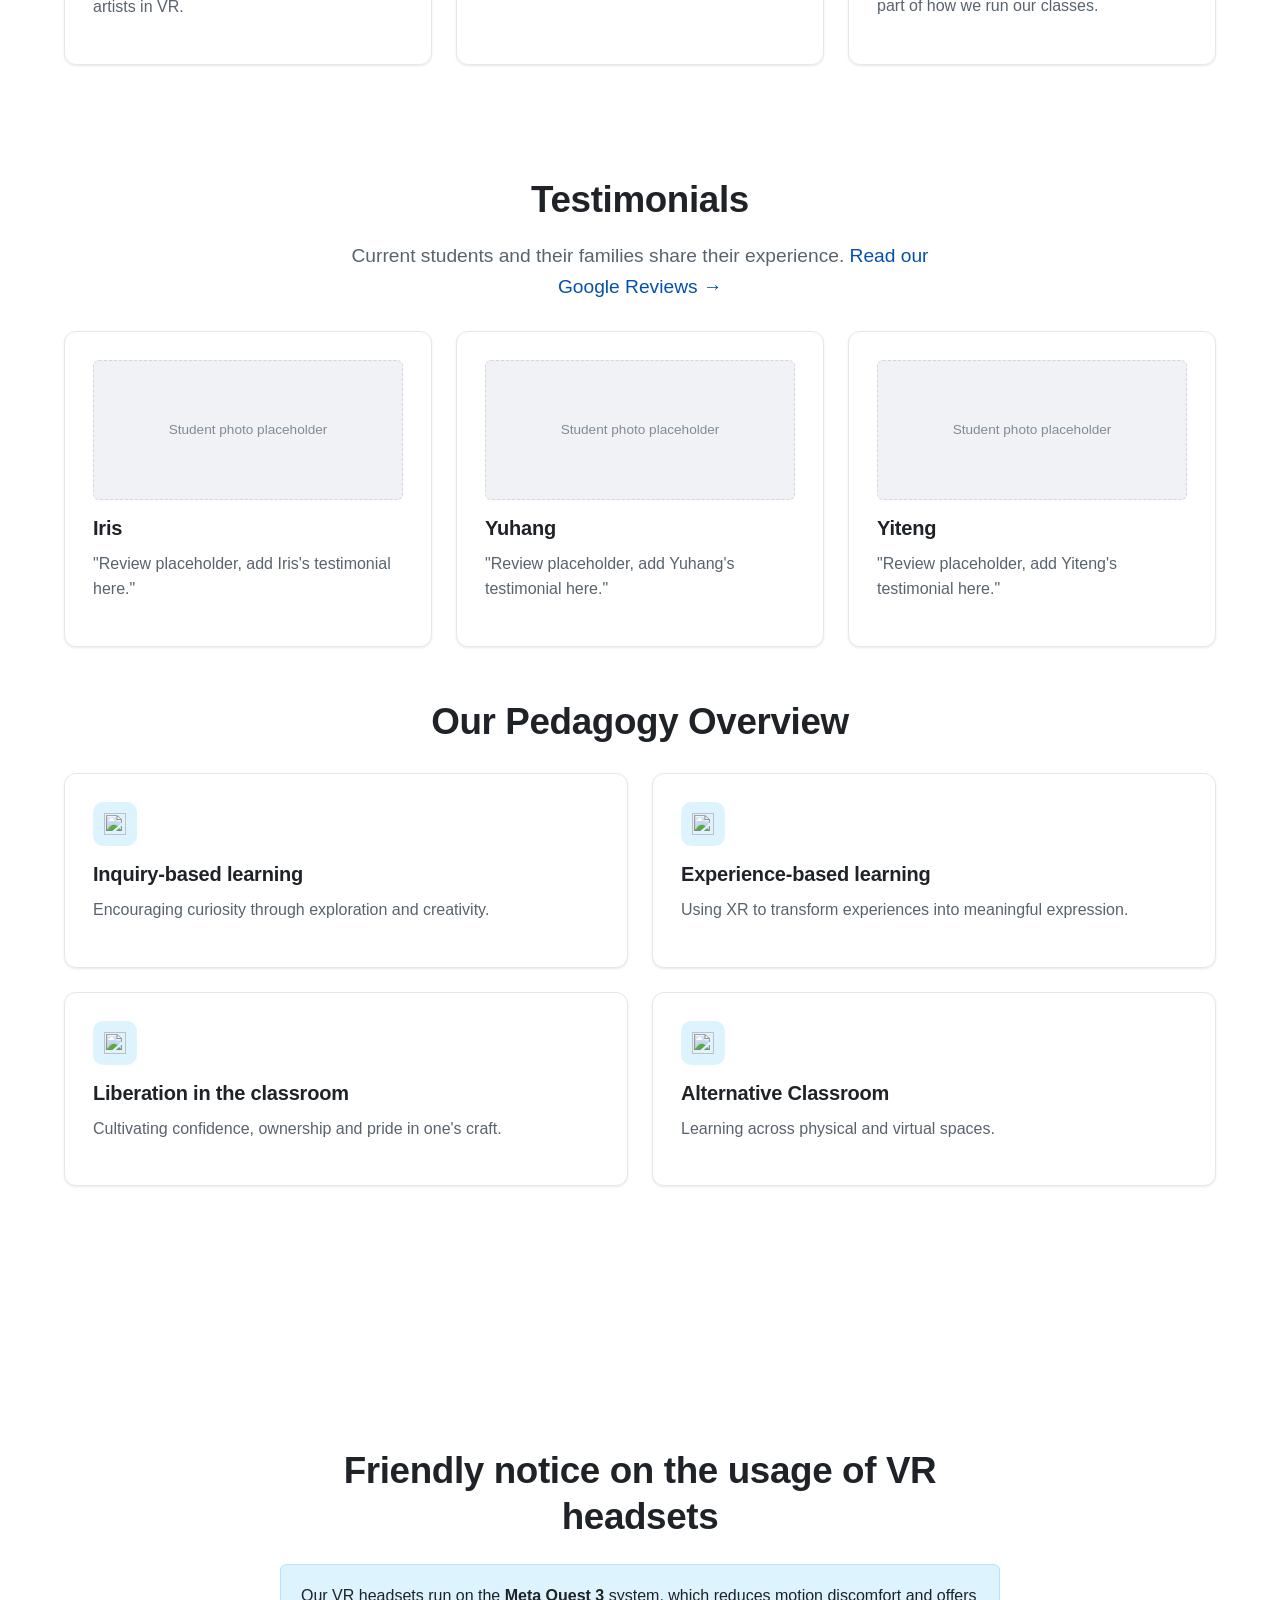
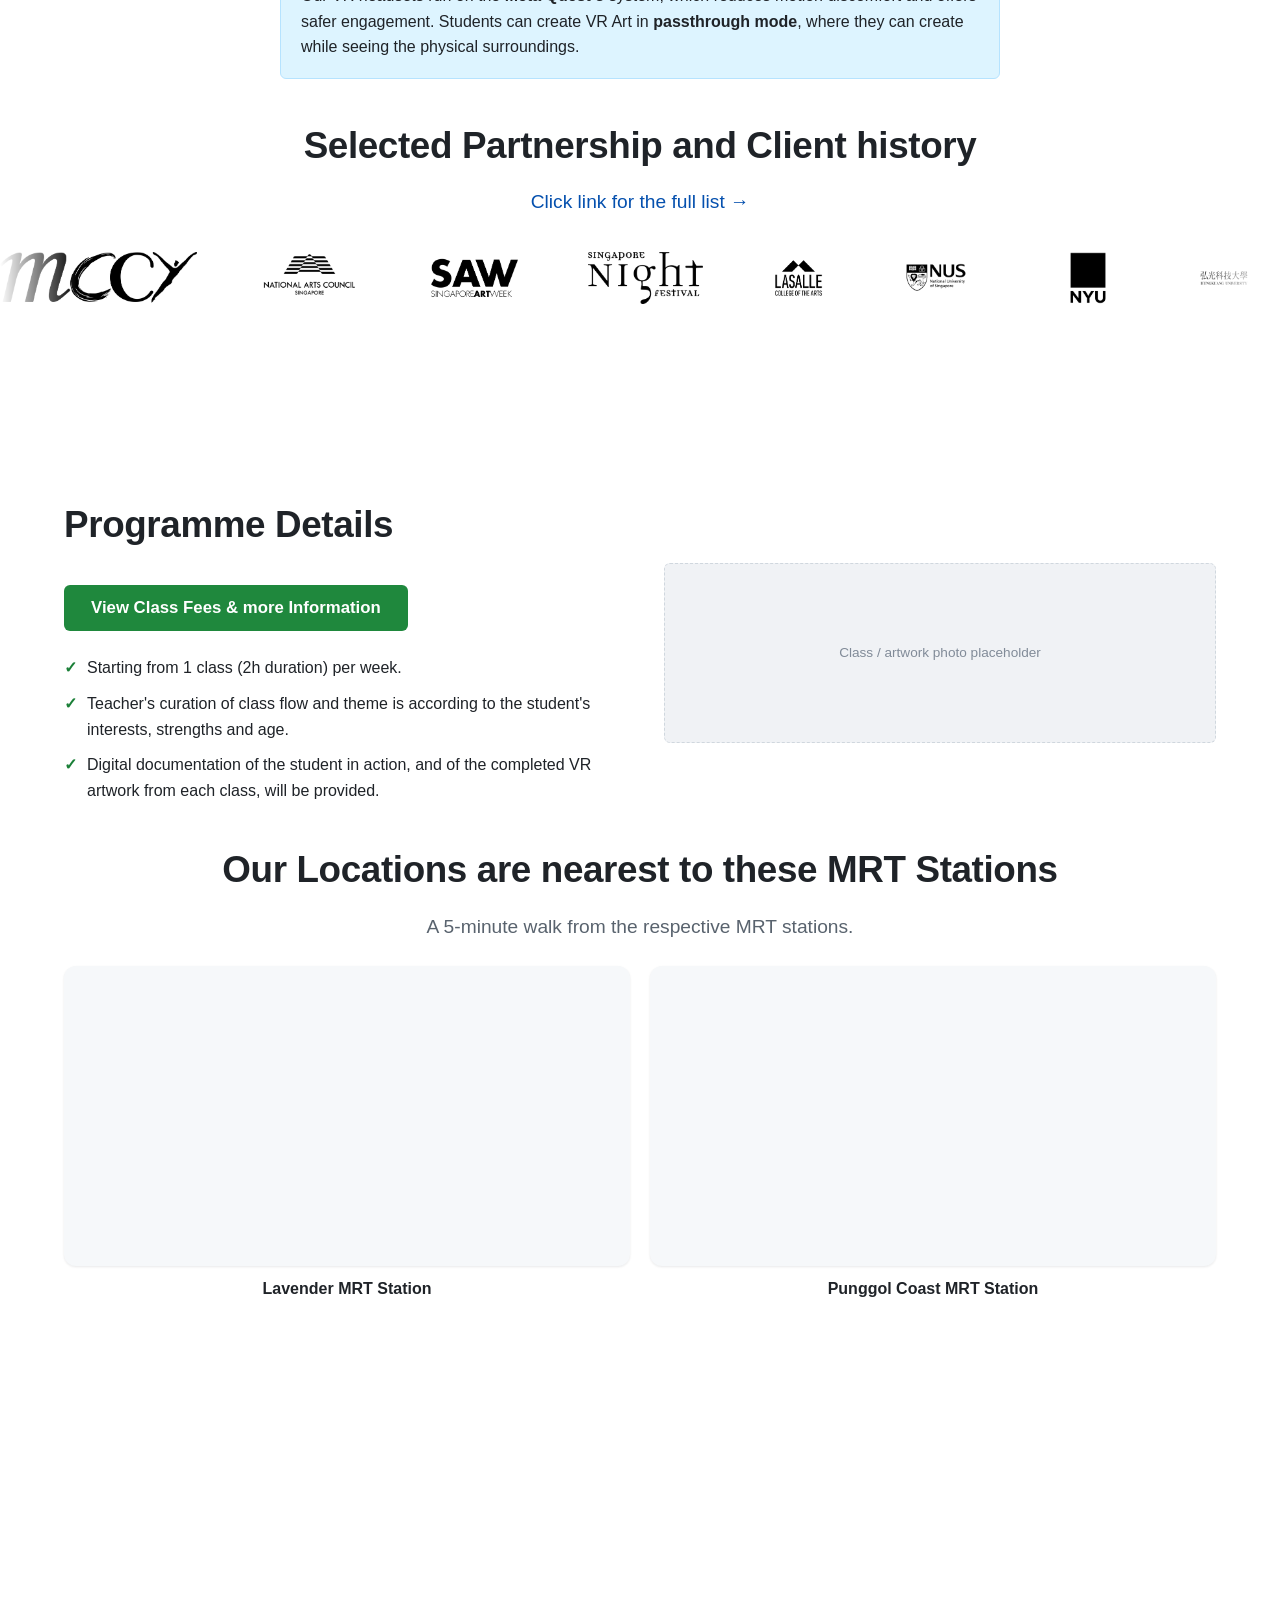
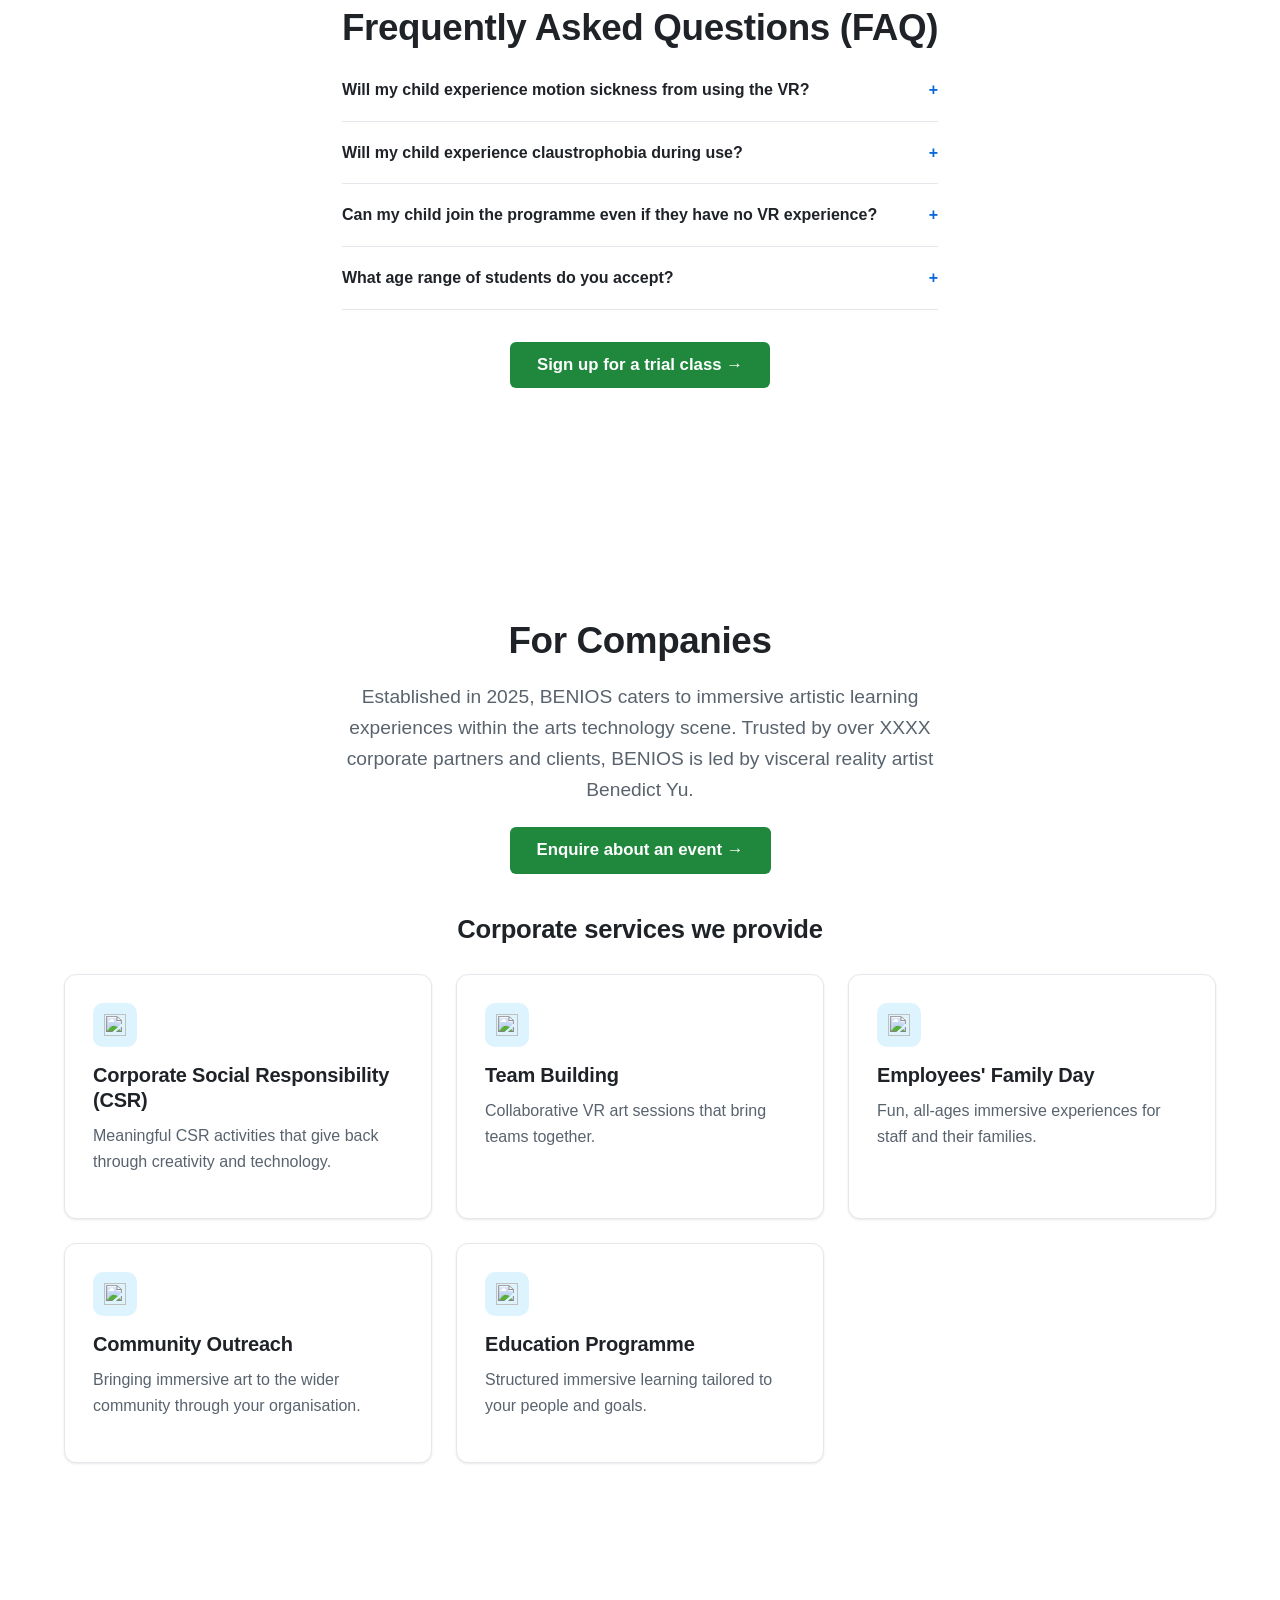
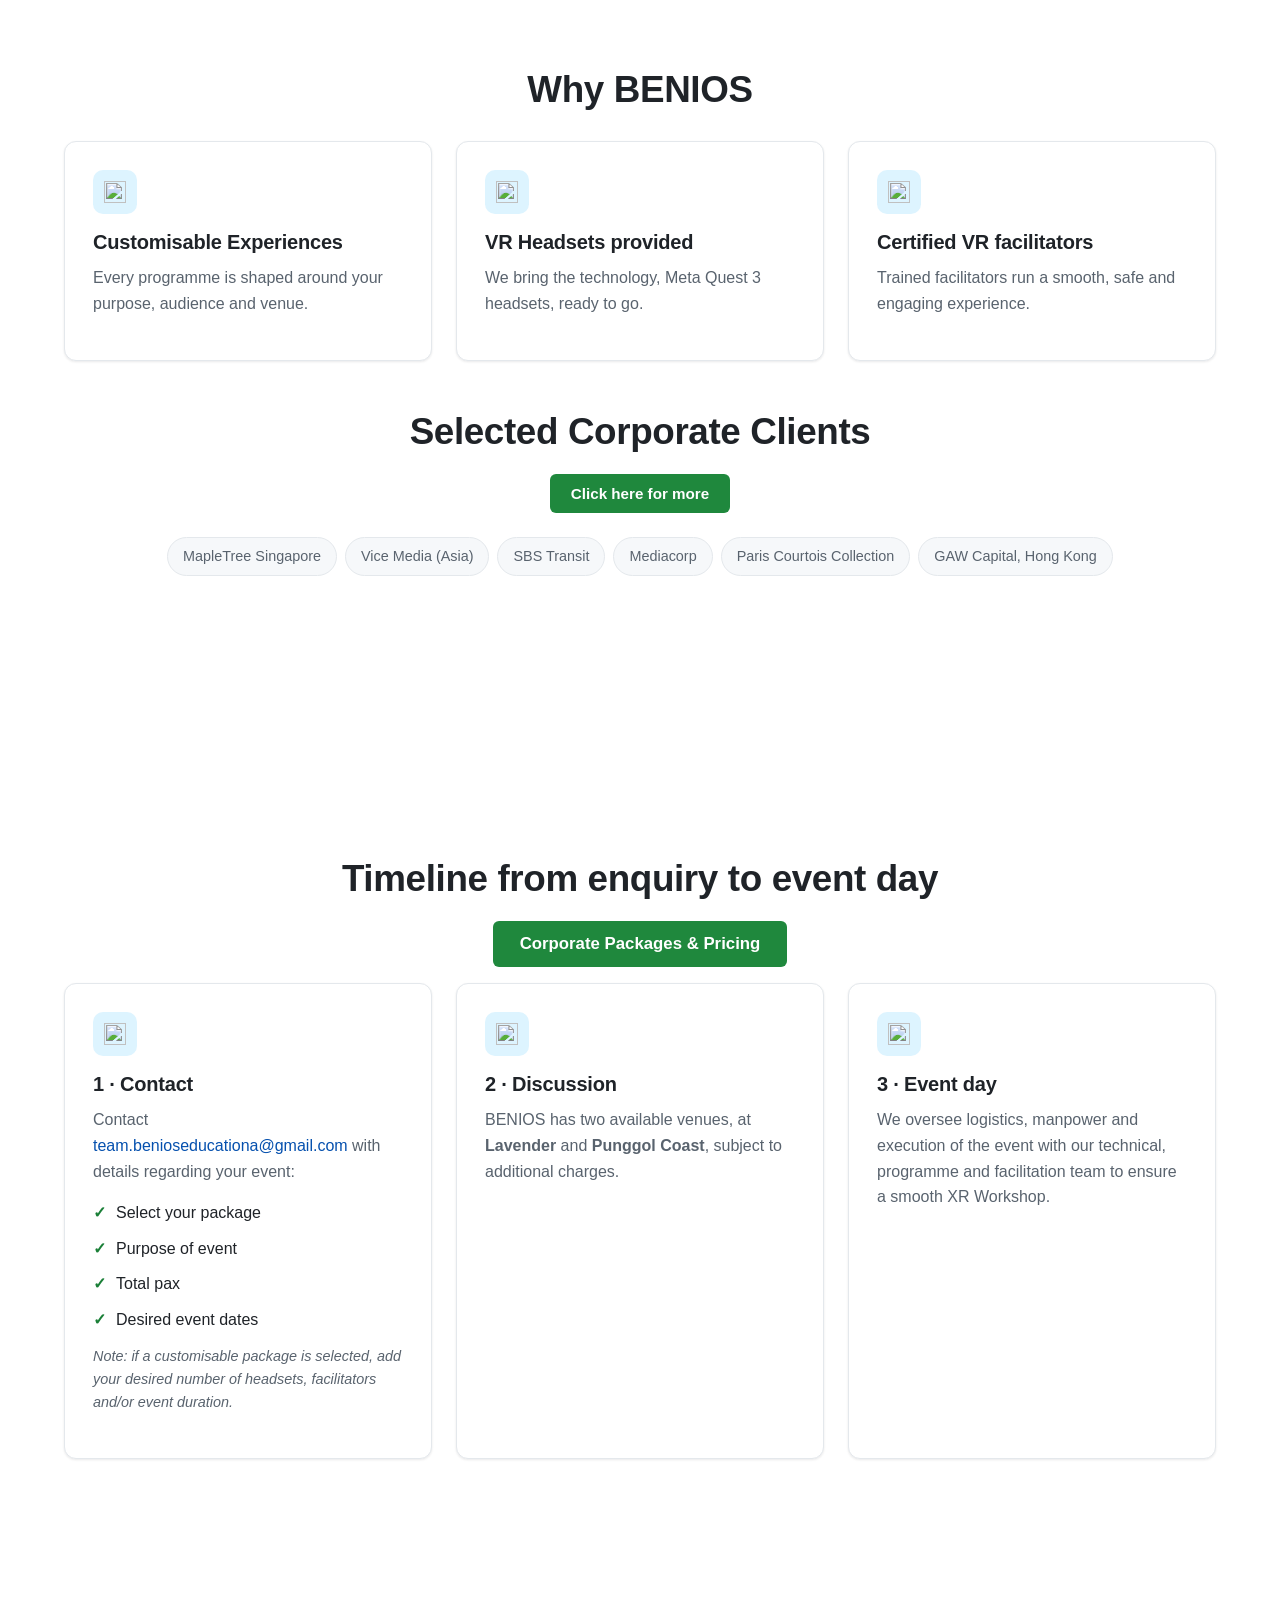
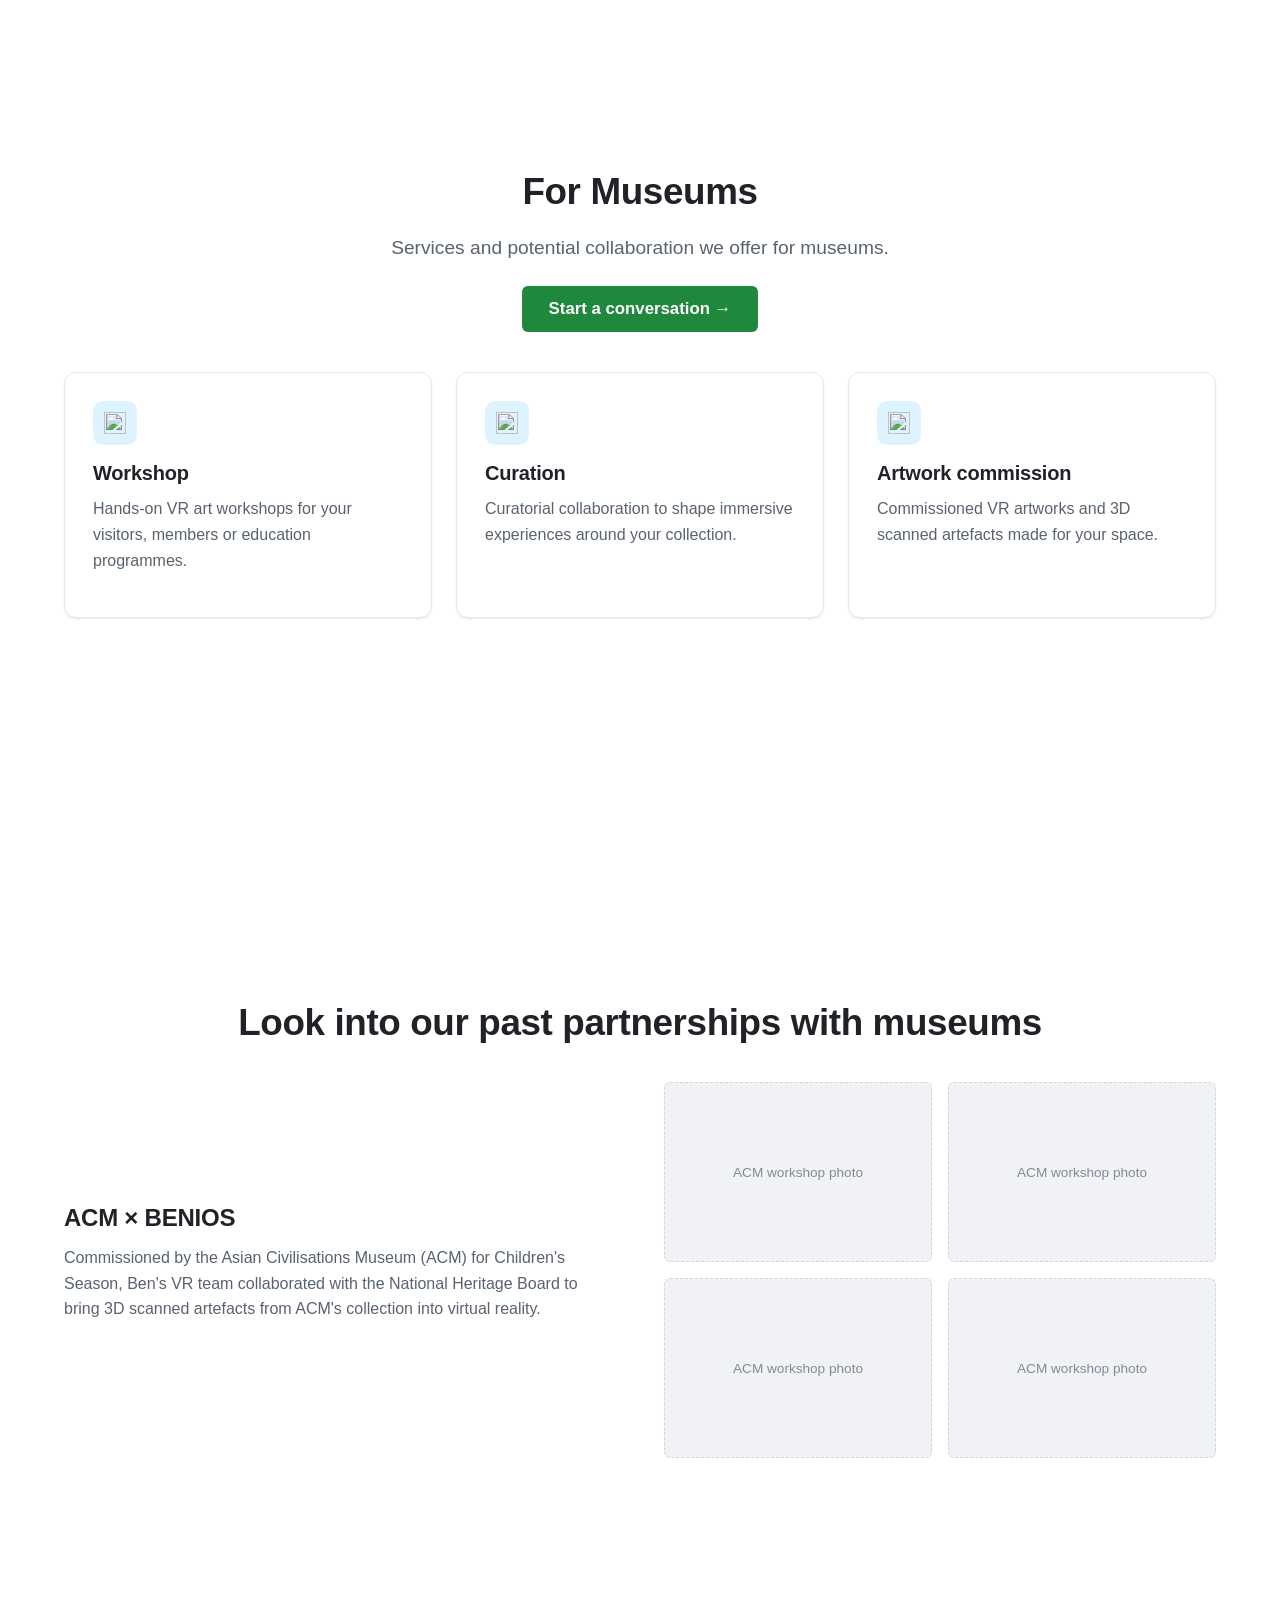
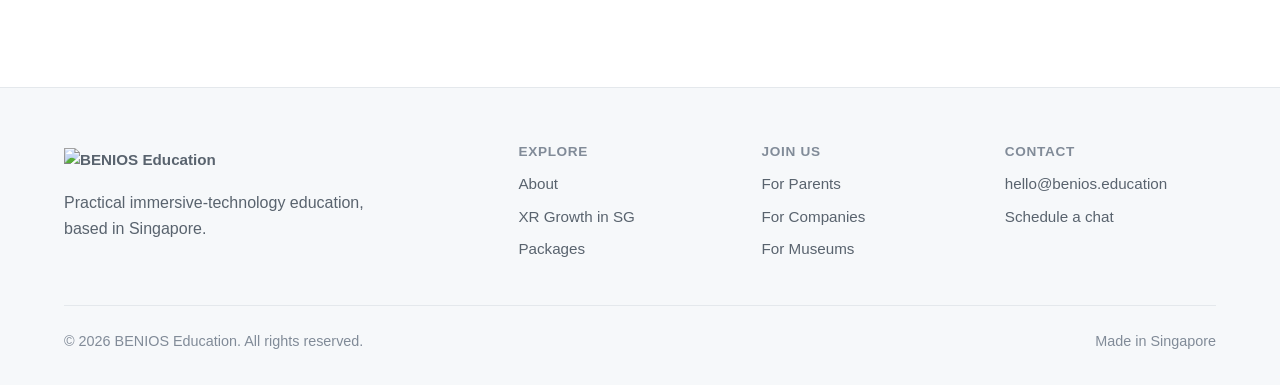
==== commit 43116811: "Join Us: add in-page For Museums section; bento CTA scrolls to #for-museums - 2 snap sections: servi" ====
--- a/join.html
+++ b/join.html
@@ -48,7 +48,7 @@
           <div class="icon"><img src="assets/icons/home.svg" alt="" /></div>
           <h3>For Museums</h3>
           <p class="muted">Workshops, curation and artwork commissions that bring your collections to life in virtual reality.</p>
-          <a class="btn btn-primary" href="museum.html">More info →</a>
+          <a class="btn btn-primary" href="#for-museums">More info →</a>
         </div>
       </div>
     </div>
@@ -358,12 +358,63 @@
     </div>
   </section>
 
+  <!-- ==================== FOR MUSEUMS ==================== -->
+
+  <!-- Header + services -->
+  <section class="section snap" id="for-museums">
+    <div class="container">
+      <div class="center reveal" style="margin-bottom:40px">
+        <h2>For Museums</h2>
+        <p class="lead center">Services and potential collaboration we offer for museums.</p>
+        <div style="margin-top:22px"><a class="btn btn-primary btn-lg" href="book.html">Start a conversation →</a></div>
+      </div>
+      <div class="grid grid-3 reveal">
+        <div class="card">
+          <div class="icon"><img src="assets/icons/mortar-board.svg" alt="" /></div>
+          <h3>Workshop</h3>
+          <p class="muted">Hands-on VR art workshops for your visitors, members or education programmes.</p>
+        </div>
+        <div class="card">
+          <div class="icon"><img src="assets/icons/eye.svg" alt="" /></div>
+          <h3>Curation</h3>
+          <p class="muted">Curatorial collaboration to shape immersive experiences around your collection.</p>
+        </div>
+        <div class="card">
+          <div class="icon"><img src="assets/icons/device-camera-video.svg" alt="" /></div>
+          <h3>Artwork commission</h3>
+          <p class="muted">Commissioned VR artworks and 3D scanned artefacts made for your space.</p>
+        </div>
+      </div>
+    </div>
+  </section>
+
+  <!-- Past partnership: ACM -->
+  <section class="section snap">
+    <div class="container">
+      <div class="center reveal" style="margin-bottom:36px">
+        <h2>Look into our past partnerships with museums</h2>
+      </div>
+      <div class="grid grid-2 reveal" style="gap:48px; align-items:center">
+        <div>
+          <h3 style="font-size:1.5rem">ACM × BENIOS</h3>
+          <p class="muted">Commissioned by the Asian Civilisations Museum (ACM) for Children's Season, Ben's VR team collaborated with the National Heritage Board to bring 3D scanned artefacts from ACM's collection into virtual reality.</p>
+        </div>
+        <div class="ph-gallery">
+          <div class="ph">ACM workshop photo</div>
+          <div class="ph">ACM workshop photo</div>
+          <div class="ph">ACM workshop photo</div>
+          <div class="ph">ACM workshop photo</div>
+        </div>
+      </div>
+    </div>
+  </section>
+
   <footer class="site-footer">
     <div class="container">
       <div class="footer-grid">
         <div><a class="brand" href="index.html"><img class="logo" src="assets/benios-logo.png" alt="BENIOS Education" /></a><p class="muted" style="margin-top:12px; max-width:36ch">Practical immersive-technology education, based in Singapore.</p></div>
         <div><h4>Explore</h4><a href="about.html">About</a><a href="xr-growth.html">XR Growth in SG</a><a href="packages.html">Packages</a></div>
-        <div><h4>Join us</h4><a href="join.html#for-parents">For Parents</a><a href="join.html#for-companies">For Companies</a><a href="museum.html">For Museums</a></div>
+        <div><h4>Join us</h4><a href="join.html#for-parents">For Parents</a><a href="join.html#for-companies">For Companies</a><a href="join.html#for-museums">For Museums</a></div>
         <div><h4>Contact</h4><a href="mailto:hello@benios.education">hello@benios.education</a><a href="book.html">Schedule a chat</a></div>
       </div>
       <div class="footer-bottom"><span>© 2026 BENIOS Education. All rights reserved.</span><span>Made in Singapore</span></div>
